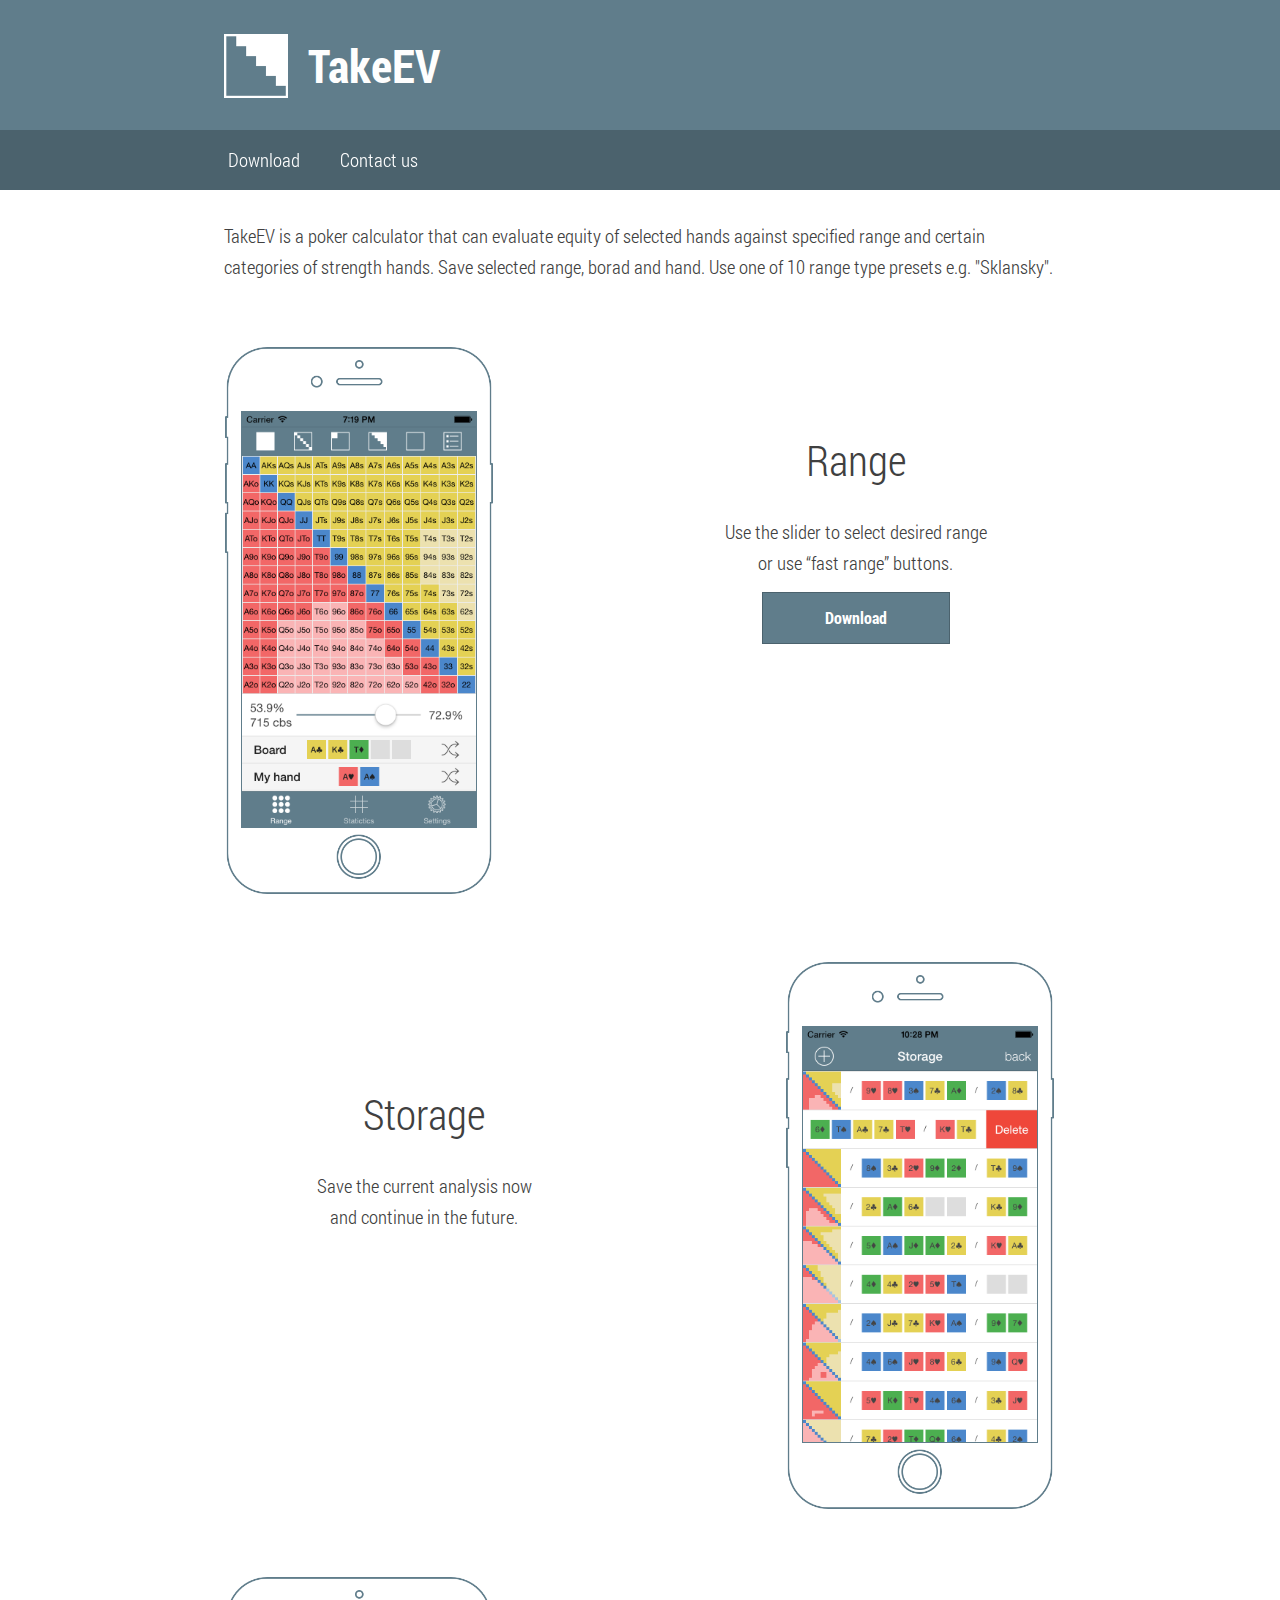
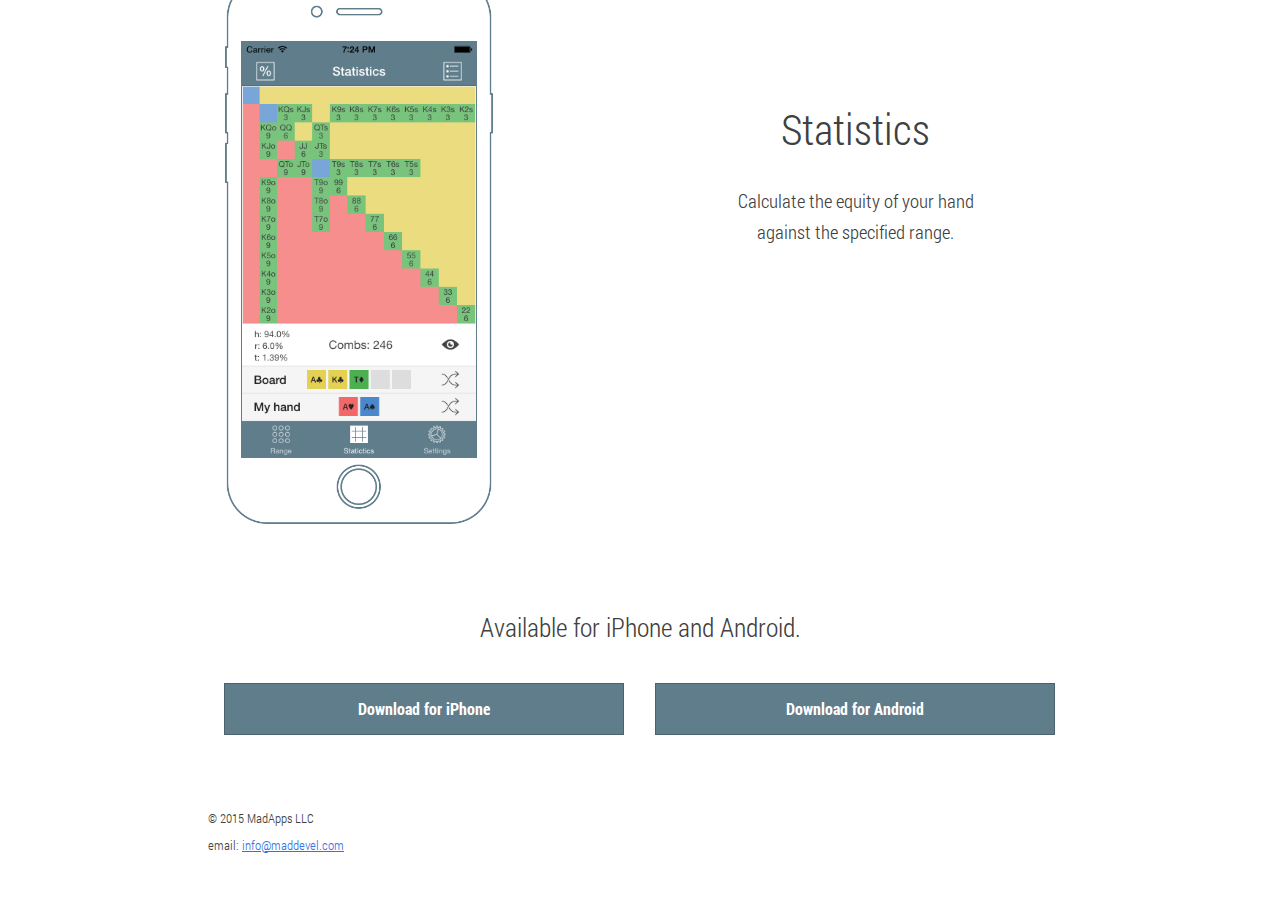
==== index.html @ 95d1f4e7 "add pokerstrategy ref, fix links" ====
<!doctype html><html><head><meta charset=utf-8><meta http-equiv=X-UA-Compatible content="IE=edge"><meta name=description content=TakeEV><meta name=viewport content="width=device-width, initial-scale=1"><title>TakeEV</title><link rel=manifest href=/manifest.json><meta name=mobile-web-app-capable content=yes><meta name=application-name content=TakeEV><meta name=apple-mobile-web-app-capable content=yes><meta name=apple-mobile-web-app-status-bar-style content=black><meta name=apple-mobile-web-app-title content=TakeEV><link rel=apple-touch-icon sizes=57x57 href=/images/icons/apple-icon-57x57.png><link rel=apple-touch-icon sizes=60x60 href=/images/icons/apple-icon-60x60.png><link rel=apple-touch-icon sizes=72x72 href=/images/icons/apple-icon-72x72.png><link rel=apple-touch-icon sizes=76x76 href=/images/icons/apple-icon-76x76.png><link rel=apple-touch-icon sizes=114x114 href=/images/icons/apple-icon-114x114.png><link rel=apple-touch-icon sizes=120x120 href=/images/icons/apple-icon-120x120.png><link rel=apple-touch-icon sizes=144x144 href=/images/icons/apple-icon-144x144.png><link rel=apple-touch-icon sizes=152x152 href=/images/icons/apple-icon-152x152.png><link rel=apple-touch-icon sizes=180x180 href=/images/icons/apple-icon-180x180.png><link rel=icon type=image/png sizes=192x192 href=/images/icons/android-icon-192x192.png><link rel=icon type=image/png sizes=32x32 href=/images/icons/favicon-32x32.png><link rel=icon type=image/png sizes=96x96 href=/images/icons/favicon-96x96.png><link rel=icon type=image/png sizes=16x16 href=/images/icons/favicon-16x16.png><meta name=msapplication-TileColor content=#607D8B><meta name=msapplication-TileImage content=/images/icons/ms-icon-144x144.png><meta name=theme-color content=#607D8B><link rel=stylesheet href=/styles/main.css></head><body><header class="app-bar promote-layer"><div class=app-bar-container><button class=menu><img src=/images/hamburger.svg alt=Menu></button><a href="/" class=logo-link><h1 class=logo><img src=/images/icon_sm.png alt=Logo><strong>TakeEV</strong></h1></a><section class=app-bar-actions></section></div></header><nav class="navdrawer-container promote-layer"><ul><li><a href=#download>Download</a></li><li><a href=mailto:info@maddevel.com>Contact us</a></li></ul></nav><main><section class=styleguide__grid><div class=clear><div class="wide-block-text g-wide--full"><p>TakeEV is a poker calculator that can evaluate equity of selected hands against specified range and certain categories of strength hands. Save selected range, borad and hand. Use one of 10 range type presets e.g. "Sklansky".</p></div></div><div class=clear><div class="wide-right info-block-text g-wide--2 g--last"><div class=info-block-text-inner><h2 id=hello>Range</h2><p>Use the slider to select desired range<br>or use “fast range” buttons.</p><a href=#download class=button--primary>Download</a></div></div><div class="wide-left info-block g-wide--2"><div class="phone phone-left"><img src=/images/screen-1.png class=phone-inner></div></div></div><div class=clear><div class="info-block-text g-wide--2"><div class=info-block-text-inner><h2 id=hello>Storage</h2><p>Save the current analysis now<br>and continue in the future.</p></div></div><div class="info-block g-wide--2 g--last"><div class="phone phone-right"><img src=/images/screen-2.png class=phone-inner></div></div></div><div class=clear><div class="wide-right info-block-text g-wide--2 g--last"><div class=info-block-text-inner><h2 id=hello>Statistics</h2><p>Calculate the equity of your hand<br>against the specified range.</p></div></div><div class="wide-left info-block g-wide--2"><div class="phone phone-left"><img src=/images/screen-3.png class=phone-inner></div></div></div><div class="info-block clear"><div id=download class="available-text g-wide--full"><h3>Available for iPhone and Android.</h3></div><div class=g-wide--2><a href=http://ad.apps.fm/5qb8yxyr1tkBdWqo9oU38fE7og6fuV2oOMeOQdRqrE3lwg8w4W0H8tzCbsjCPlmt0Qi5vpdG6IEVJld2No-y6Qy7ZCdW-hjK-Tvf1xM1CEg target=_blank class="btn-download button--primary">Download for iPhone</a></div><div class="g-wide--2 g--last"><a href=http://ad.apps.fm/T06jR5WsuLQYLo5EZaSldV5KLoEjTszcQMJsV6-2VnHFDLXitVHB6BlL95nuoNYfL6iMG5PUduwvoiny7HWGw9MzRiNBeeBIWjsZAcz_c16PKpPQWePyeKDCxfSEYaOd target=_blank class="btn-download button--primary">Download for Android</a></div></div></section></main><footer><div class=container><small>© 2015 MadApps LLC</small><br><small>email: <a href=mailto:info@maddevel.com target=_blank>info@maddevel.com</a></small></div></footer><script src=scripts/main.min.js></script></body></html>
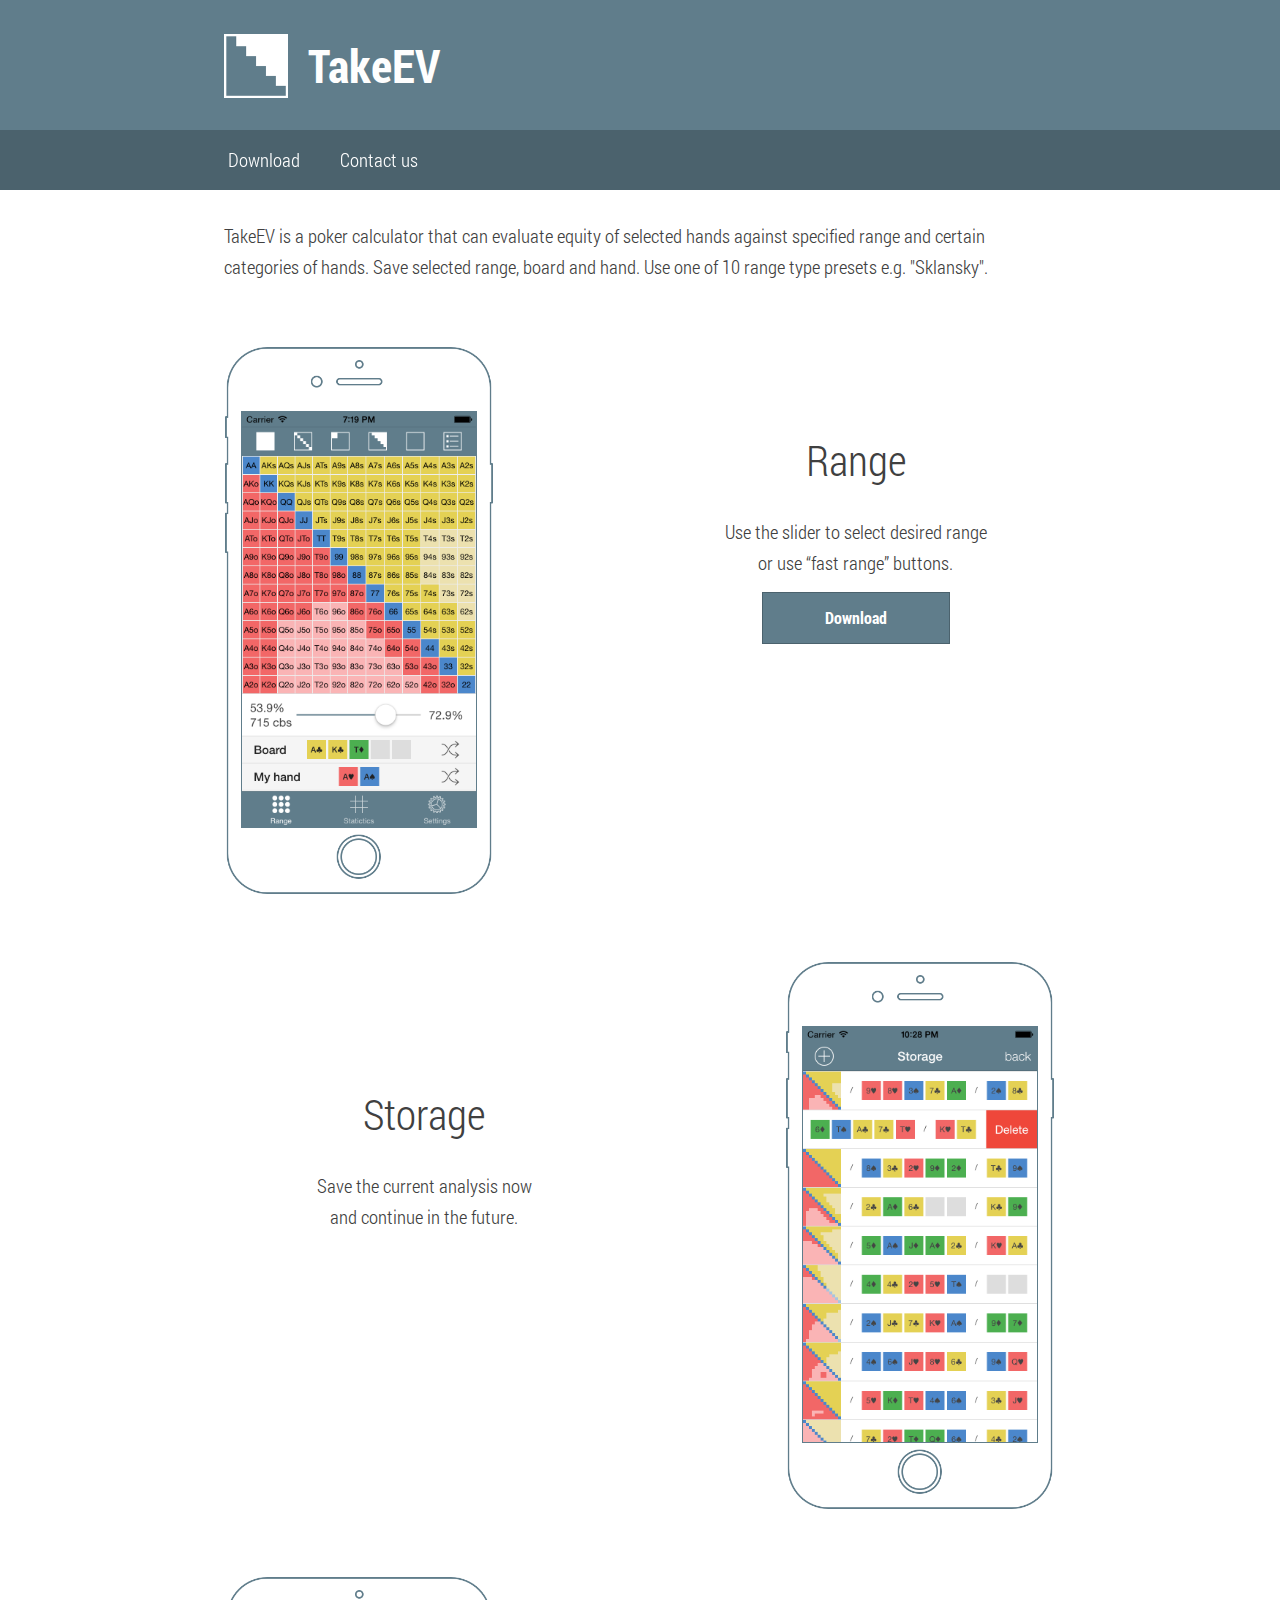
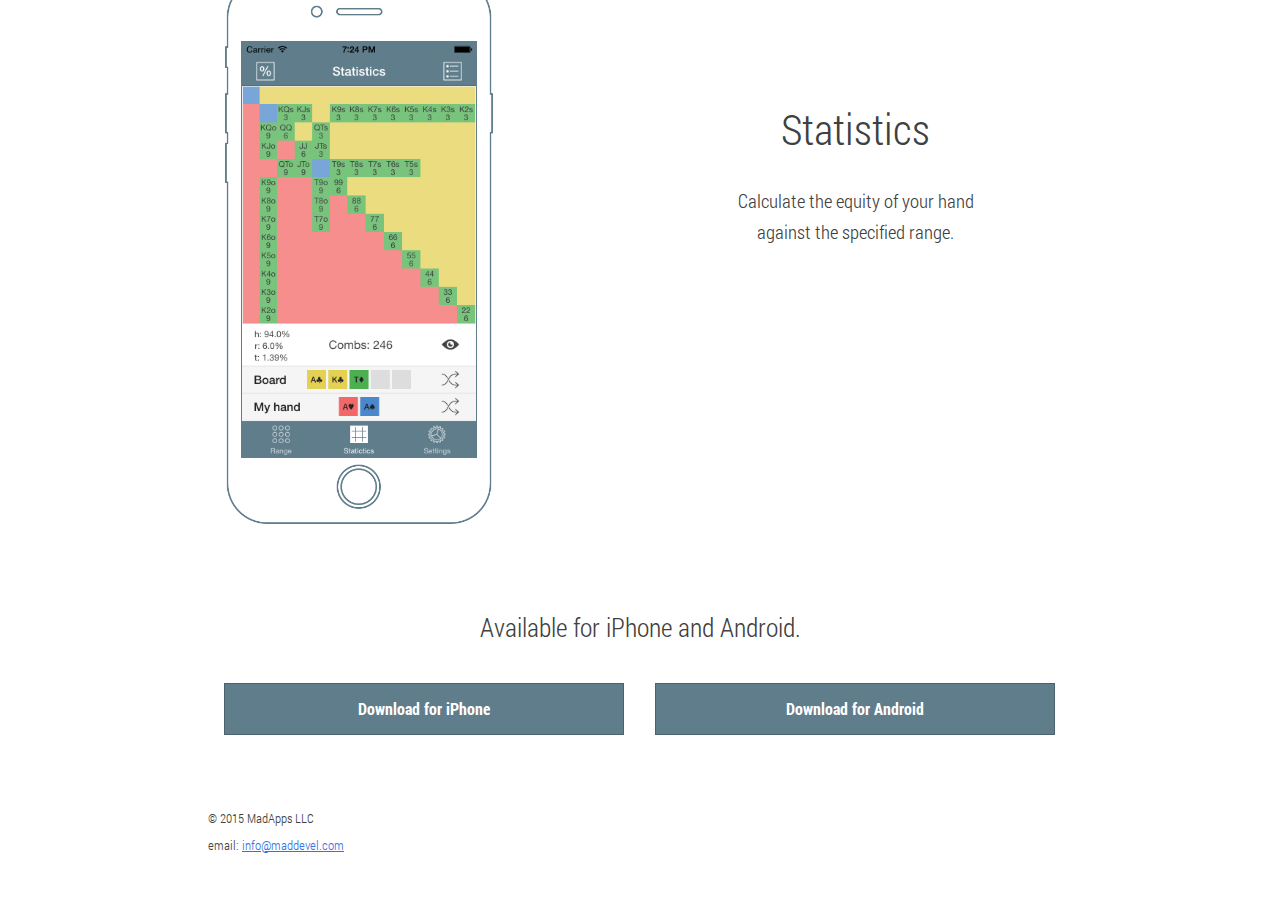
==== commit df9ce2ea: "fix typos" ====
--- a/index.html
+++ b/index.html
@@ -1 +1 @@
-<!doctype html><html><head><meta charset=utf-8><meta http-equiv=X-UA-Compatible content="IE=edge"><meta name=description content=TakeEV><meta name=viewport content="width=device-width, initial-scale=1"><title>TakeEV</title><link rel=manifest href=/manifest.json><meta name=mobile-web-app-capable content=yes><meta name=application-name content=TakeEV><meta name=apple-mobile-web-app-capable content=yes><meta name=apple-mobile-web-app-status-bar-style content=black><meta name=apple-mobile-web-app-title content=TakeEV><link rel=apple-touch-icon sizes=57x57 href=/images/icons/apple-icon-57x57.png><link rel=apple-touch-icon sizes=60x60 href=/images/icons/apple-icon-60x60.png><link rel=apple-touch-icon sizes=72x72 href=/images/icons/apple-icon-72x72.png><link rel=apple-touch-icon sizes=76x76 href=/images/icons/apple-icon-76x76.png><link rel=apple-touch-icon sizes=114x114 href=/images/icons/apple-icon-114x114.png><link rel=apple-touch-icon sizes=120x120 href=/images/icons/apple-icon-120x120.png><link rel=apple-touch-icon sizes=144x144 href=/images/icons/apple-icon-144x144.png><link rel=apple-touch-icon sizes=152x152 href=/images/icons/apple-icon-152x152.png><link rel=apple-touch-icon sizes=180x180 href=/images/icons/apple-icon-180x180.png><link rel=icon type=image/png sizes=192x192 href=/images/icons/android-icon-192x192.png><link rel=icon type=image/png sizes=32x32 href=/images/icons/favicon-32x32.png><link rel=icon type=image/png sizes=96x96 href=/images/icons/favicon-96x96.png><link rel=icon type=image/png sizes=16x16 href=/images/icons/favicon-16x16.png><meta name=msapplication-TileColor content=#607D8B><meta name=msapplication-TileImage content=/images/icons/ms-icon-144x144.png><meta name=theme-color content=#607D8B><link rel=stylesheet href=/styles/main.css></head><body><header class="app-bar promote-layer"><div class=app-bar-container><button class=menu><img src=/images/hamburger.svg alt=Menu></button><a href="/" class=logo-link><h1 class=logo><img src=/images/icon_sm.png alt=Logo><strong>TakeEV</strong></h1></a><section class=app-bar-actions></section></div></header><nav class="navdrawer-container promote-layer"><ul><li><a href=#download>Download</a></li><li><a href=mailto:info@maddevel.com>Contact us</a></li></ul></nav><main><section class=styleguide__grid><div class=clear><div class="wide-block-text g-wide--full"><p>TakeEV is a poker calculator that can evaluate equity of selected hands against specified range and certain categories of strength hands. Save selected range, borad and hand. Use one of 10 range type presets e.g. "Sklansky".</p></div></div><div class=clear><div class="wide-right info-block-text g-wide--2 g--last"><div class=info-block-text-inner><h2 id=hello>Range</h2><p>Use the slider to select desired range<br>or use “fast range” buttons.</p><a href=#download class=button--primary>Download</a></div></div><div class="wide-left info-block g-wide--2"><div class="phone phone-left"><img src=/images/screen-1.png class=phone-inner></div></div></div><div class=clear><div class="info-block-text g-wide--2"><div class=info-block-text-inner><h2 id=hello>Storage</h2><p>Save the current analysis now<br>and continue in the future.</p></div></div><div class="info-block g-wide--2 g--last"><div class="phone phone-right"><img src=/images/screen-2.png class=phone-inner></div></div></div><div class=clear><div class="wide-right info-block-text g-wide--2 g--last"><div class=info-block-text-inner><h2 id=hello>Statistics</h2><p>Calculate the equity of your hand<br>against the specified range.</p></div></div><div class="wide-left info-block g-wide--2"><div class="phone phone-left"><img src=/images/screen-3.png class=phone-inner></div></div></div><div class="info-block clear"><div id=download class="available-text g-wide--full"><h3>Available for iPhone and Android.</h3></div><div class=g-wide--2><a href=http://ad.apps.fm/5qb8yxyr1tkBdWqo9oU38fE7og6fuV2oOMeOQdRqrE3lwg8w4W0H8tzCbsjCPlmt0Qi5vpdG6IEVJld2No-y6Qy7ZCdW-hjK-Tvf1xM1CEg target=_blank class="btn-download button--primary">Download for iPhone</a></div><div class="g-wide--2 g--last"><a href=http://ad.apps.fm/T06jR5WsuLQYLo5EZaSldV5KLoEjTszcQMJsV6-2VnHFDLXitVHB6BlL95nuoNYfL6iMG5PUduwvoiny7HWGw9MzRiNBeeBIWjsZAcz_c16PKpPQWePyeKDCxfSEYaOd target=_blank class="btn-download button--primary">Download for Android</a></div></div></section></main><footer><div class=container><small>© 2015 MadApps LLC</small><br><small>email: <a href=mailto:info@maddevel.com target=_blank>info@maddevel.com</a></small></div></footer><script src=scripts/main.min.js></script></body></html>+<!doctype html><html><head><meta charset=utf-8><meta http-equiv=X-UA-Compatible content="IE=edge"><meta name=description content=TakeEV><meta name=viewport content="width=device-width, initial-scale=1"><title>TakeEV</title><link rel=manifest href=/manifest.json><meta name=mobile-web-app-capable content=yes><meta name=application-name content=TakeEV><meta name=apple-mobile-web-app-capable content=yes><meta name=apple-mobile-web-app-status-bar-style content=black><meta name=apple-mobile-web-app-title content=TakeEV><link rel=apple-touch-icon sizes=57x57 href=/images/icons/apple-icon-57x57.png><link rel=apple-touch-icon sizes=60x60 href=/images/icons/apple-icon-60x60.png><link rel=apple-touch-icon sizes=72x72 href=/images/icons/apple-icon-72x72.png><link rel=apple-touch-icon sizes=76x76 href=/images/icons/apple-icon-76x76.png><link rel=apple-touch-icon sizes=114x114 href=/images/icons/apple-icon-114x114.png><link rel=apple-touch-icon sizes=120x120 href=/images/icons/apple-icon-120x120.png><link rel=apple-touch-icon sizes=144x144 href=/images/icons/apple-icon-144x144.png><link rel=apple-touch-icon sizes=152x152 href=/images/icons/apple-icon-152x152.png><link rel=apple-touch-icon sizes=180x180 href=/images/icons/apple-icon-180x180.png><link rel=icon type=image/png sizes=192x192 href=/images/icons/android-icon-192x192.png><link rel=icon type=image/png sizes=32x32 href=/images/icons/favicon-32x32.png><link rel=icon type=image/png sizes=96x96 href=/images/icons/favicon-96x96.png><link rel=icon type=image/png sizes=16x16 href=/images/icons/favicon-16x16.png><meta name=msapplication-TileColor content=#607D8B><meta name=msapplication-TileImage content=/images/icons/ms-icon-144x144.png><meta name=theme-color content=#607D8B><link rel=stylesheet href=/styles/main.css></head><body><header class="app-bar promote-layer"><div class=app-bar-container><button class=menu><img src=/images/hamburger.svg alt=Menu></button><a href="/" class=logo-link><h1 class=logo><img src=/images/icon_sm.png alt=Logo><strong>TakeEV</strong></h1></a><section class=app-bar-actions></section></div></header><nav class="navdrawer-container promote-layer"><ul><li><a href=#download>Download</a></li><li><a href=mailto:info@maddevel.com>Contact us</a></li></ul></nav><main><section class=styleguide__grid><div class=clear><div class="wide-block-text g-wide--full"><p>TakeEV is a poker calculator that can evaluate equity of selected hands against specified range and certain categories of hands. Save selected range, board and hand. Use one of 10 range type presets e.g. "Sklansky".</p></div></div><div class=clear><div class="wide-right info-block-text g-wide--2 g--last"><div class=info-block-text-inner><h2 id=hello>Range</h2><p>Use the slider to select desired range<br>or use “fast range” buttons.</p><a href=#download class=button--primary>Download</a></div></div><div class="wide-left info-block g-wide--2"><div class="phone phone-left"><img src=/images/screen-1.png class=phone-inner></div></div></div><div class=clear><div class="info-block-text g-wide--2"><div class=info-block-text-inner><h2 id=hello>Storage</h2><p>Save the current analysis now<br>and continue in the future.</p></div></div><div class="info-block g-wide--2 g--last"><div class="phone phone-right"><img src=/images/screen-2.png class=phone-inner></div></div></div><div class=clear><div class="wide-right info-block-text g-wide--2 g--last"><div class=info-block-text-inner><h2 id=hello>Statistics</h2><p>Calculate the equity of your hand<br>against the specified range.</p></div></div><div class="wide-left info-block g-wide--2"><div class="phone phone-left"><img src=/images/screen-3.png class=phone-inner></div></div></div><div class="info-block clear"><div id=download class="available-text g-wide--full"><h3>Available for iPhone and Android.</h3></div><div class=g-wide--2><a href=http://ad.apps.fm/5qb8yxyr1tkBdWqo9oU38fE7og6fuV2oOMeOQdRqrE3lwg8w4W0H8tzCbsjCPlmt0Qi5vpdG6IEVJld2No-y6Qy7ZCdW-hjK-Tvf1xM1CEg target=_blank class="btn-download button--primary">Download for iPhone</a></div><div class="g-wide--2 g--last"><a href=http://ad.apps.fm/T06jR5WsuLQYLo5EZaSldV5KLoEjTszcQMJsV6-2VnHFDLXitVHB6BlL95nuoNYfL6iMG5PUduwvoiny7HWGw9MzRiNBeeBIWjsZAcz_c16PKpPQWePyeKDCxfSEYaOd target=_blank class="btn-download button--primary">Download for Android</a></div></div></section></main><footer><div class=container><small>© 2015 MadApps LLC</small><br><small>email: <a href=mailto:info@maddevel.com target=_blank>info@maddevel.com</a></small></div></footer><script src=/scripts/main.min.js></script></body></html>
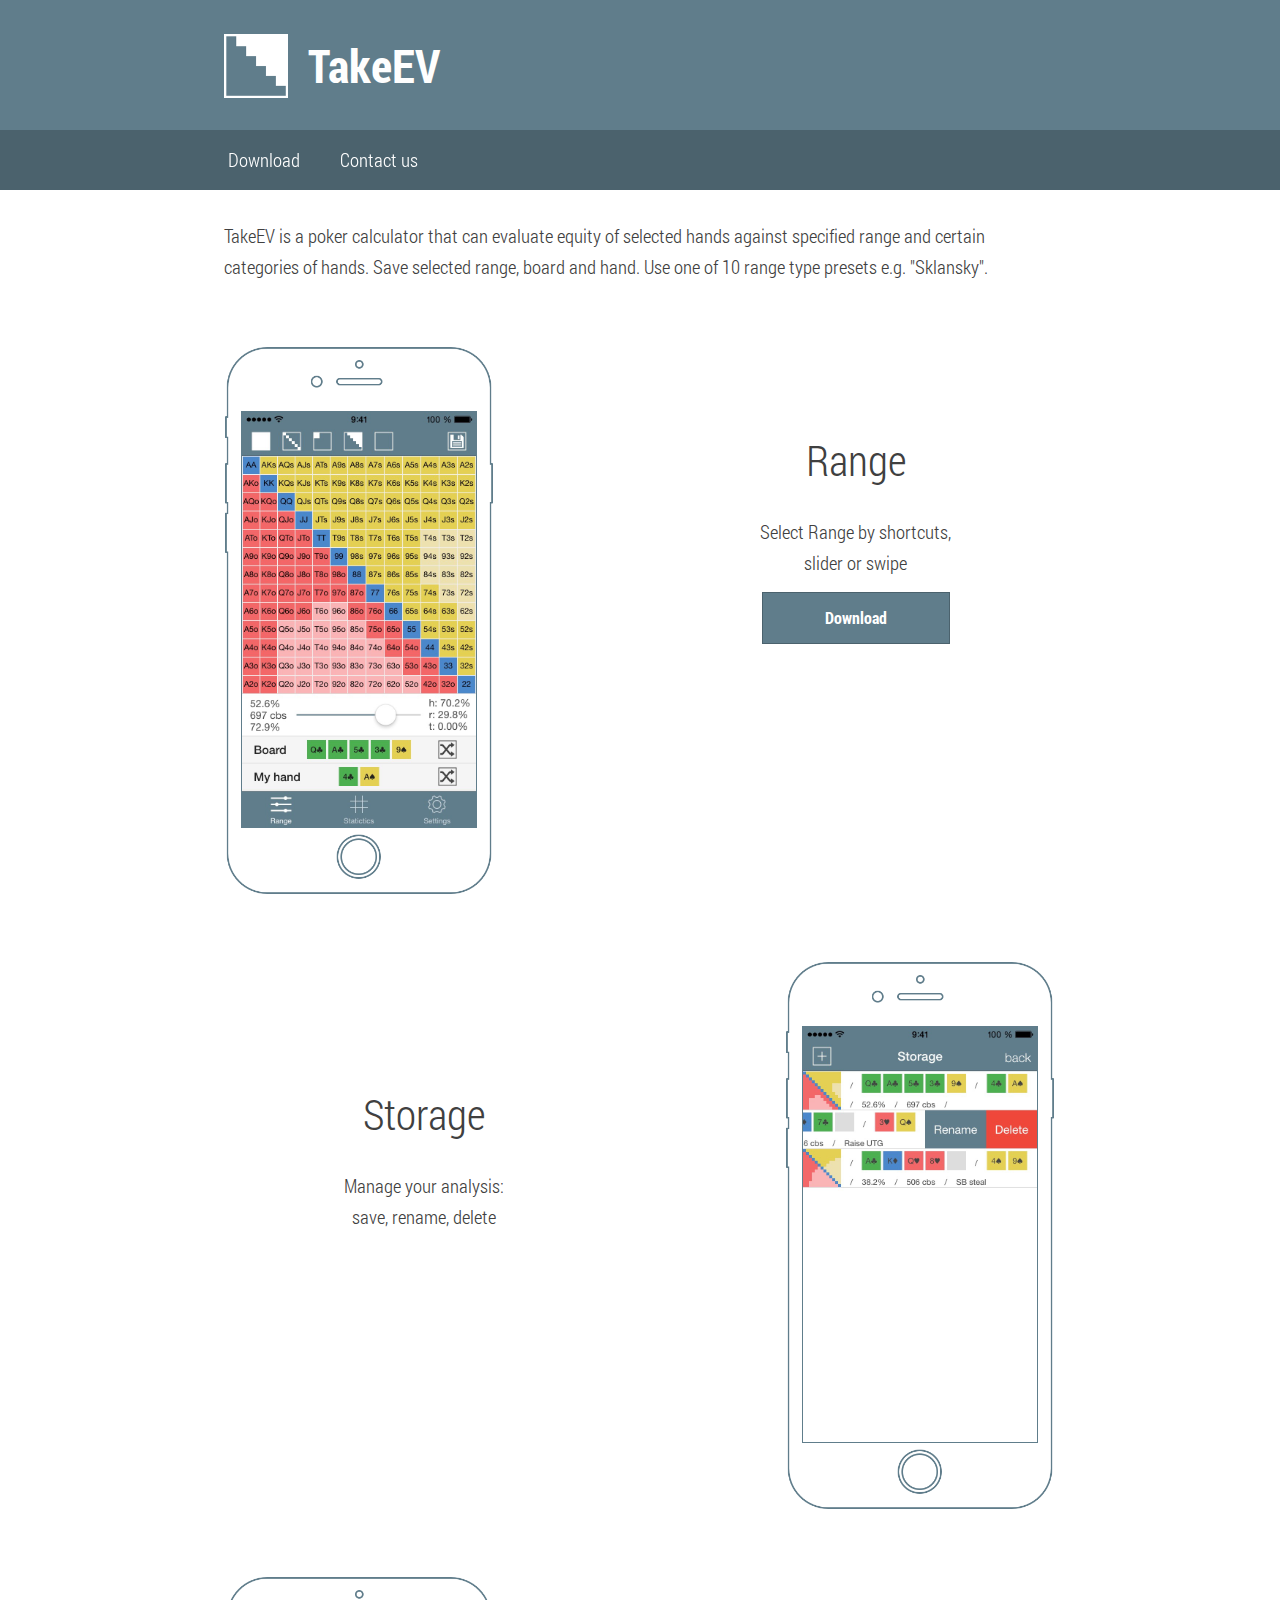
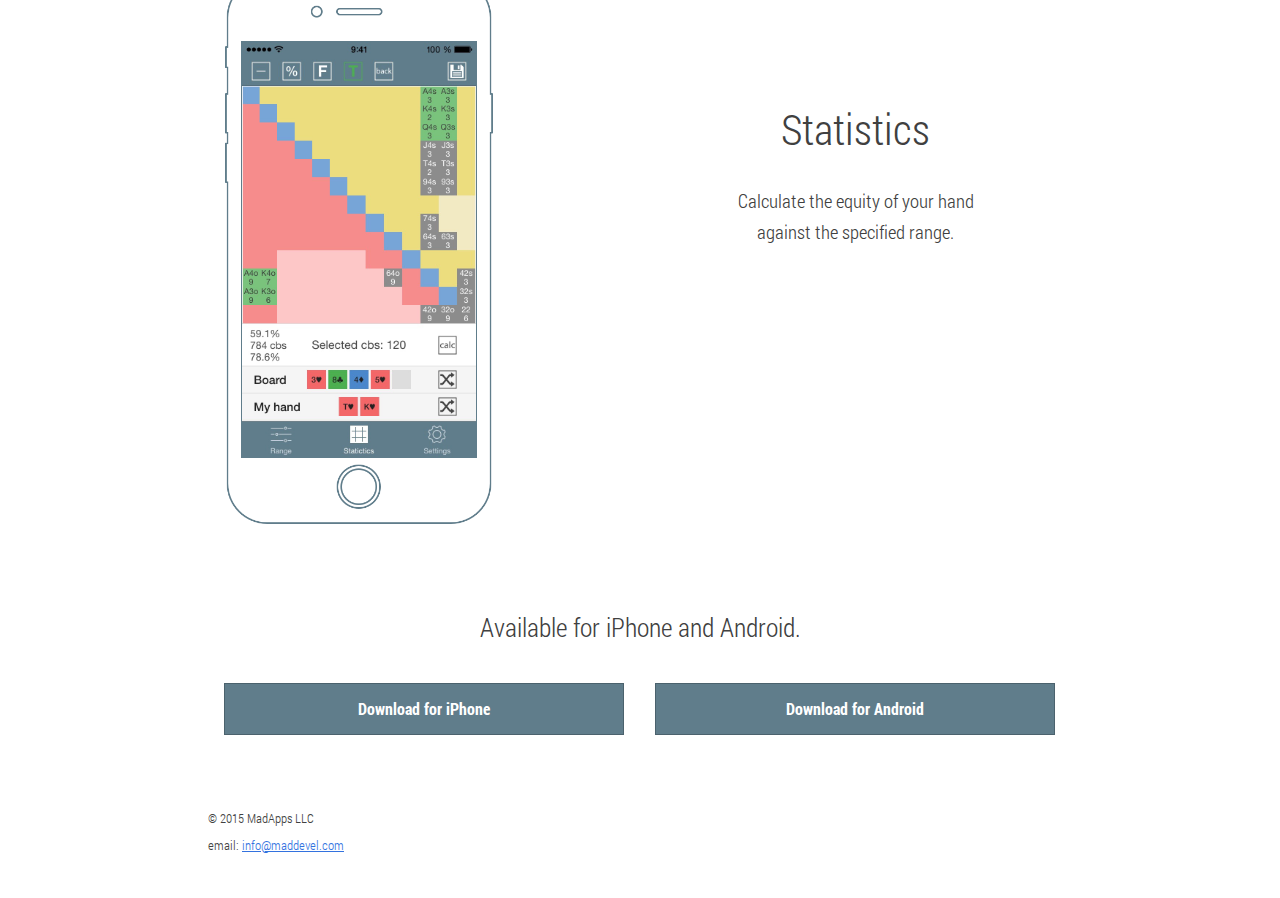
==== commit 4b7c285f: "add new screenshots" ====
--- a/index.html
+++ b/index.html
@@ -1 +1 @@
-<!doctype html><html><head><meta charset=utf-8><meta http-equiv=X-UA-Compatible content="IE=edge"><meta name=description content=TakeEV><meta name=viewport content="width=device-width, initial-scale=1"><title>TakeEV</title><link rel=manifest href=/manifest.json><meta name=mobile-web-app-capable content=yes><meta name=application-name content=TakeEV><meta name=apple-mobile-web-app-capable content=yes><meta name=apple-mobile-web-app-status-bar-style content=black><meta name=apple-mobile-web-app-title content=TakeEV><link rel=apple-touch-icon sizes=57x57 href=/images/icons/apple-icon-57x57.png><link rel=apple-touch-icon sizes=60x60 href=/images/icons/apple-icon-60x60.png><link rel=apple-touch-icon sizes=72x72 href=/images/icons/apple-icon-72x72.png><link rel=apple-touch-icon sizes=76x76 href=/images/icons/apple-icon-76x76.png><link rel=apple-touch-icon sizes=114x114 href=/images/icons/apple-icon-114x114.png><link rel=apple-touch-icon sizes=120x120 href=/images/icons/apple-icon-120x120.png><link rel=apple-touch-icon sizes=144x144 href=/images/icons/apple-icon-144x144.png><link rel=apple-touch-icon sizes=152x152 href=/images/icons/apple-icon-152x152.png><link rel=apple-touch-icon sizes=180x180 href=/images/icons/apple-icon-180x180.png><link rel=icon type=image/png sizes=192x192 href=/images/icons/android-icon-192x192.png><link rel=icon type=image/png sizes=32x32 href=/images/icons/favicon-32x32.png><link rel=icon type=image/png sizes=96x96 href=/images/icons/favicon-96x96.png><link rel=icon type=image/png sizes=16x16 href=/images/icons/favicon-16x16.png><meta name=msapplication-TileColor content=#607D8B><meta name=msapplication-TileImage content=/images/icons/ms-icon-144x144.png><meta name=theme-color content=#607D8B><link rel=stylesheet href=/styles/main.css></head><body><header class="app-bar promote-layer"><div class=app-bar-container><button class=menu><img src=/images/hamburger.svg alt=Menu></button><a href="/" class=logo-link><h1 class=logo><img src=/images/icon_sm.png alt=Logo><strong>TakeEV</strong></h1></a><section class=app-bar-actions></section></div></header><nav class="navdrawer-container promote-layer"><ul><li><a href=#download>Download</a></li><li><a href=mailto:info@maddevel.com>Contact us</a></li></ul></nav><main><section class=styleguide__grid><div class=clear><div class="wide-block-text g-wide--full"><p>TakeEV is a poker calculator that can evaluate equity of selected hands against specified range and certain categories of hands. Save selected range, board and hand. Use one of 10 range type presets e.g. "Sklansky".</p></div></div><div class=clear><div class="wide-right info-block-text g-wide--2 g--last"><div class=info-block-text-inner><h2 id=hello>Range</h2><p>Use the slider to select desired range<br>or use “fast range” buttons.</p><a href=#download class=button--primary>Download</a></div></div><div class="wide-left info-block g-wide--2"><div class="phone phone-left"><img src=/images/screen-1.png class=phone-inner></div></div></div><div class=clear><div class="info-block-text g-wide--2"><div class=info-block-text-inner><h2 id=hello>Storage</h2><p>Save the current analysis now<br>and continue in the future.</p></div></div><div class="info-block g-wide--2 g--last"><div class="phone phone-right"><img src=/images/screen-2.png class=phone-inner></div></div></div><div class=clear><div class="wide-right info-block-text g-wide--2 g--last"><div class=info-block-text-inner><h2 id=hello>Statistics</h2><p>Calculate the equity of your hand<br>against the specified range.</p></div></div><div class="wide-left info-block g-wide--2"><div class="phone phone-left"><img src=/images/screen-3.png class=phone-inner></div></div></div><div class="info-block clear"><div id=download class="available-text g-wide--full"><h3>Available for iPhone and Android.</h3></div><div class=g-wide--2><a href=http://ad.apps.fm/5qb8yxyr1tkBdWqo9oU38fE7og6fuV2oOMeOQdRqrE3lwg8w4W0H8tzCbsjCPlmt0Qi5vpdG6IEVJld2No-y6Qy7ZCdW-hjK-Tvf1xM1CEg target=_blank class="btn-download button--primary">Download for iPhone</a></div><div class="g-wide--2 g--last"><a href=http://ad.apps.fm/T06jR5WsuLQYLo5EZaSldV5KLoEjTszcQMJsV6-2VnHFDLXitVHB6BlL95nuoNYfL6iMG5PUduwvoiny7HWGw9MzRiNBeeBIWjsZAcz_c16PKpPQWePyeKDCxfSEYaOd target=_blank class="btn-download button--primary">Download for Android</a></div></div></section></main><footer><div class=container><small>© 2015 MadApps LLC</small><br><small>email: <a href=mailto:info@maddevel.com target=_blank>info@maddevel.com</a></small></div></footer><script src=/scripts/main.min.js></script></body></html>
+<!doctype html><html><head><meta charset=utf-8><meta http-equiv=X-UA-Compatible content="IE=edge"><meta name=description content=TakeEV><meta name=viewport content="width=device-width, initial-scale=1"><title>TakeEV</title><link rel=manifest href=/manifest.json><meta name=mobile-web-app-capable content=yes><meta name=application-name content=TakeEV><meta name=apple-mobile-web-app-capable content=yes><meta name=apple-mobile-web-app-status-bar-style content=black><meta name=apple-mobile-web-app-title content=TakeEV><link rel=apple-touch-icon sizes=57x57 href=/images/icons/apple-icon-57x57.png><link rel=apple-touch-icon sizes=60x60 href=/images/icons/apple-icon-60x60.png><link rel=apple-touch-icon sizes=72x72 href=/images/icons/apple-icon-72x72.png><link rel=apple-touch-icon sizes=76x76 href=/images/icons/apple-icon-76x76.png><link rel=apple-touch-icon sizes=114x114 href=/images/icons/apple-icon-114x114.png><link rel=apple-touch-icon sizes=120x120 href=/images/icons/apple-icon-120x120.png><link rel=apple-touch-icon sizes=144x144 href=/images/icons/apple-icon-144x144.png><link rel=apple-touch-icon sizes=152x152 href=/images/icons/apple-icon-152x152.png><link rel=apple-touch-icon sizes=180x180 href=/images/icons/apple-icon-180x180.png><link rel=icon type=image/png sizes=192x192 href=/images/icons/android-icon-192x192.png><link rel=icon type=image/png sizes=32x32 href=/images/icons/favicon-32x32.png><link rel=icon type=image/png sizes=96x96 href=/images/icons/favicon-96x96.png><link rel=icon type=image/png sizes=16x16 href=/images/icons/favicon-16x16.png><meta name=msapplication-TileColor content=#607D8B><meta name=msapplication-TileImage content=/images/icons/ms-icon-144x144.png><meta name=theme-color content=#607D8B><link rel=stylesheet href=/styles/main.css></head><body><header class="app-bar promote-layer"><div class=app-bar-container><button class=menu><img src=/images/hamburger.svg alt=Menu></button><a href="/" class=logo-link><h1 class=logo><img src=/images/icon_sm.png alt=Logo><strong>TakeEV</strong></h1></a><section class=app-bar-actions></section></div></header><nav class="navdrawer-container promote-layer"><ul><li><a href=#download>Download</a></li><li><a href=mailto:info@maddevel.com>Contact us</a></li></ul></nav><main><section class=styleguide__grid><div class=clear><div class="wide-block-text g-wide--full"><p>TakeEV is a poker calculator that can evaluate equity of selected hands against specified range and certain categories of hands. Save selected range, board and hand. Use one of 10 range type presets e.g. "Sklansky".</p></div></div><div class=clear><div class="wide-right info-block-text g-wide--2 g--last"><div class=info-block-text-inner><h2 id=hello>Range</h2><p>Select Range by shortcuts,<br>slider or swipe</p><a href=#download class=button--primary>Download</a></div></div><div class="wide-left info-block g-wide--2"><div class="phone phone-left"><img src=/images/screen-1.jpg class=phone-inner></div></div></div><div class=clear><div class="info-block-text g-wide--2"><div class=info-block-text-inner><h2 id=hello>Storage</h2><p>Manage your analysis:<br>save, rename, delete</p></div></div><div class="info-block g-wide--2 g--last"><div class="phone phone-right"><img src=/images/screen-2.jpg class=phone-inner></div></div></div><div class=clear><div class="wide-right info-block-text g-wide--2 g--last"><div class=info-block-text-inner><h2 id=hello>Statistics</h2><p>Calculate the equity of your hand<br>against the specified range.</p></div></div><div class="wide-left info-block g-wide--2"><div class="phone phone-left"><img src=/images/screen-3.jpg class=phone-inner></div></div></div><div class="info-block clear"><div id=download class="available-text g-wide--full"><h3>Available for iPhone and Android.</h3></div><div class=g-wide--2><a href=http://ad.apps.fm/5qb8yxyr1tkBdWqo9oU38fE7og6fuV2oOMeOQdRqrE3lwg8w4W0H8tzCbsjCPlmt0Qi5vpdG6IEVJld2No-y6Qy7ZCdW-hjK-Tvf1xM1CEg target=_blank class="btn-download button--primary">Download for iPhone</a></div><div class="g-wide--2 g--last"><a href=http://ad.apps.fm/T06jR5WsuLQYLo5EZaSldV5KLoEjTszcQMJsV6-2VnHFDLXitVHB6BlL95nuoNYfL6iMG5PUduwvoiny7HWGw9MzRiNBeeBIWjsZAcz_c16PKpPQWePyeKDCxfSEYaOd target=_blank class="btn-download button--primary">Download for Android</a></div></div></section></main><footer><div class=container><small>© 2015 MadApps LLC</small><br><small>email: <a href=mailto:info@maddevel.com target=_blank>info@maddevel.com</a></small></div></footer><script src=/scripts/main.min.js></script></body></html>
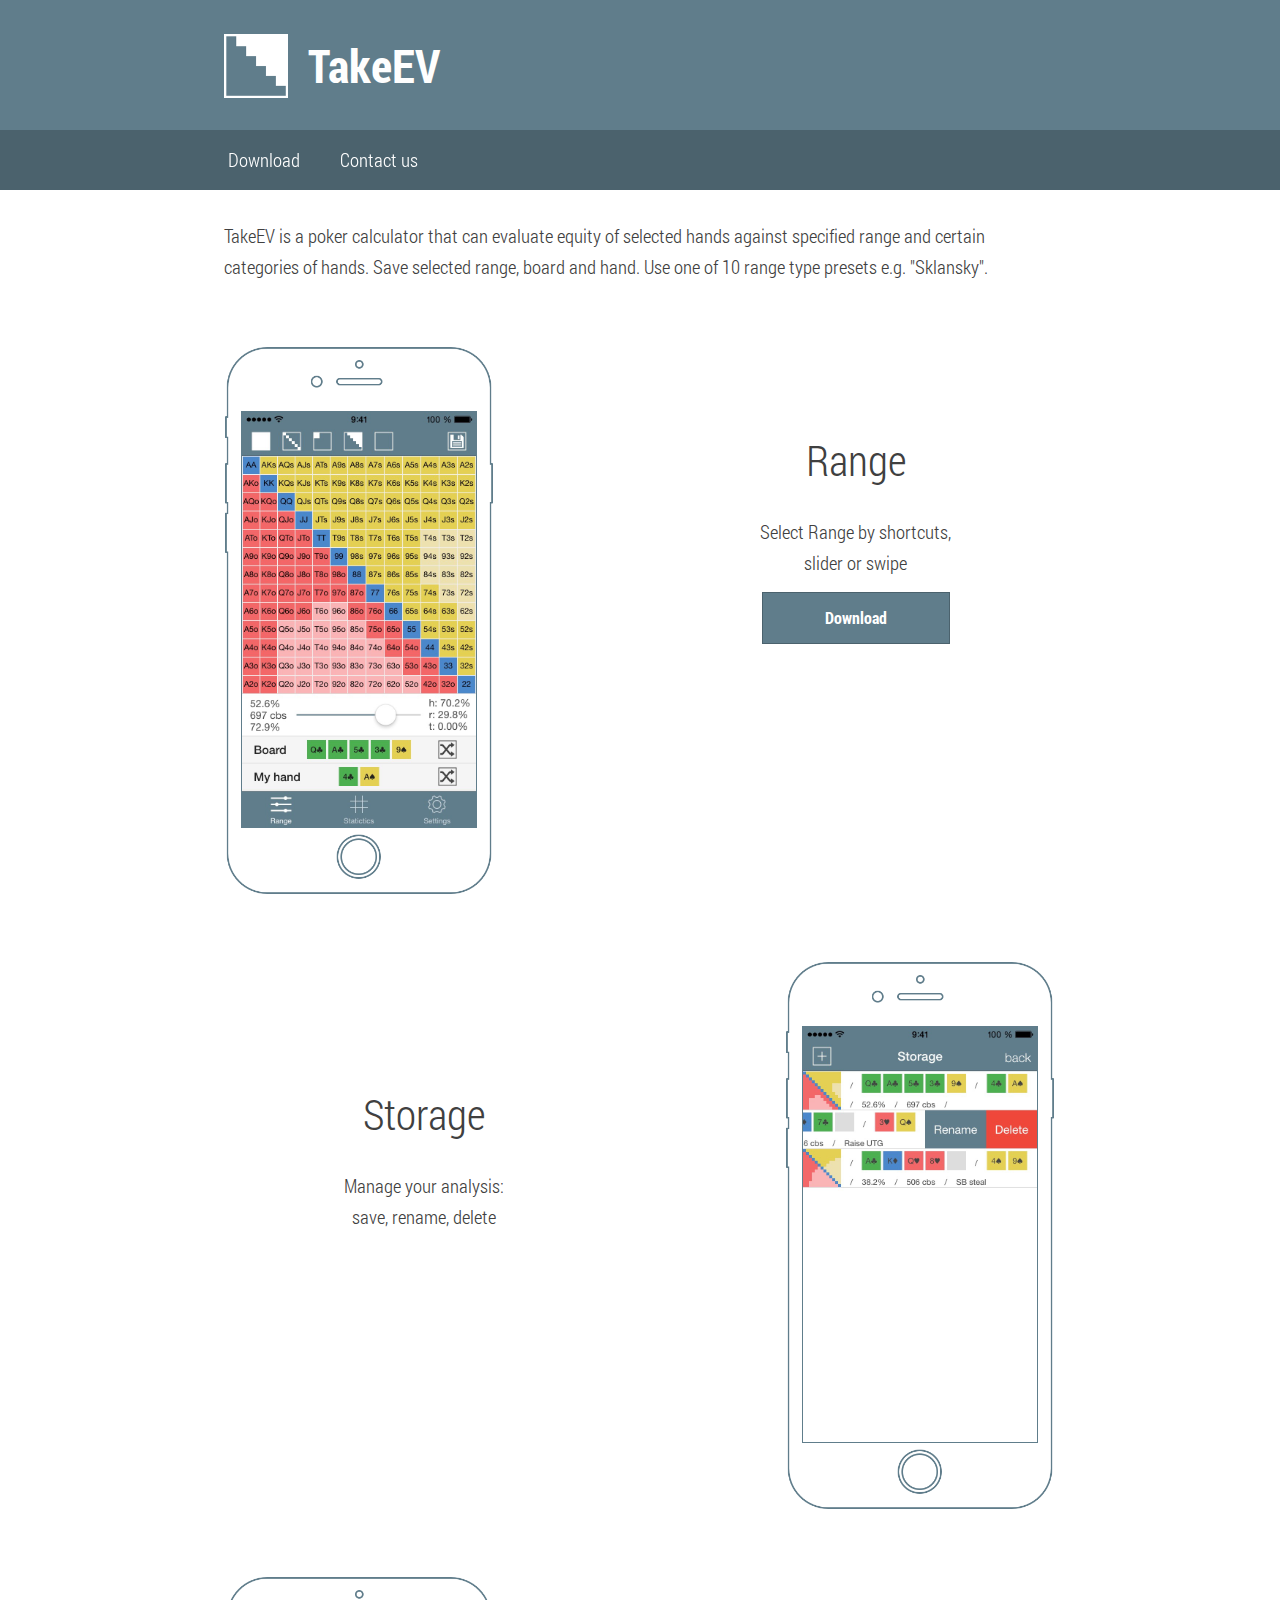
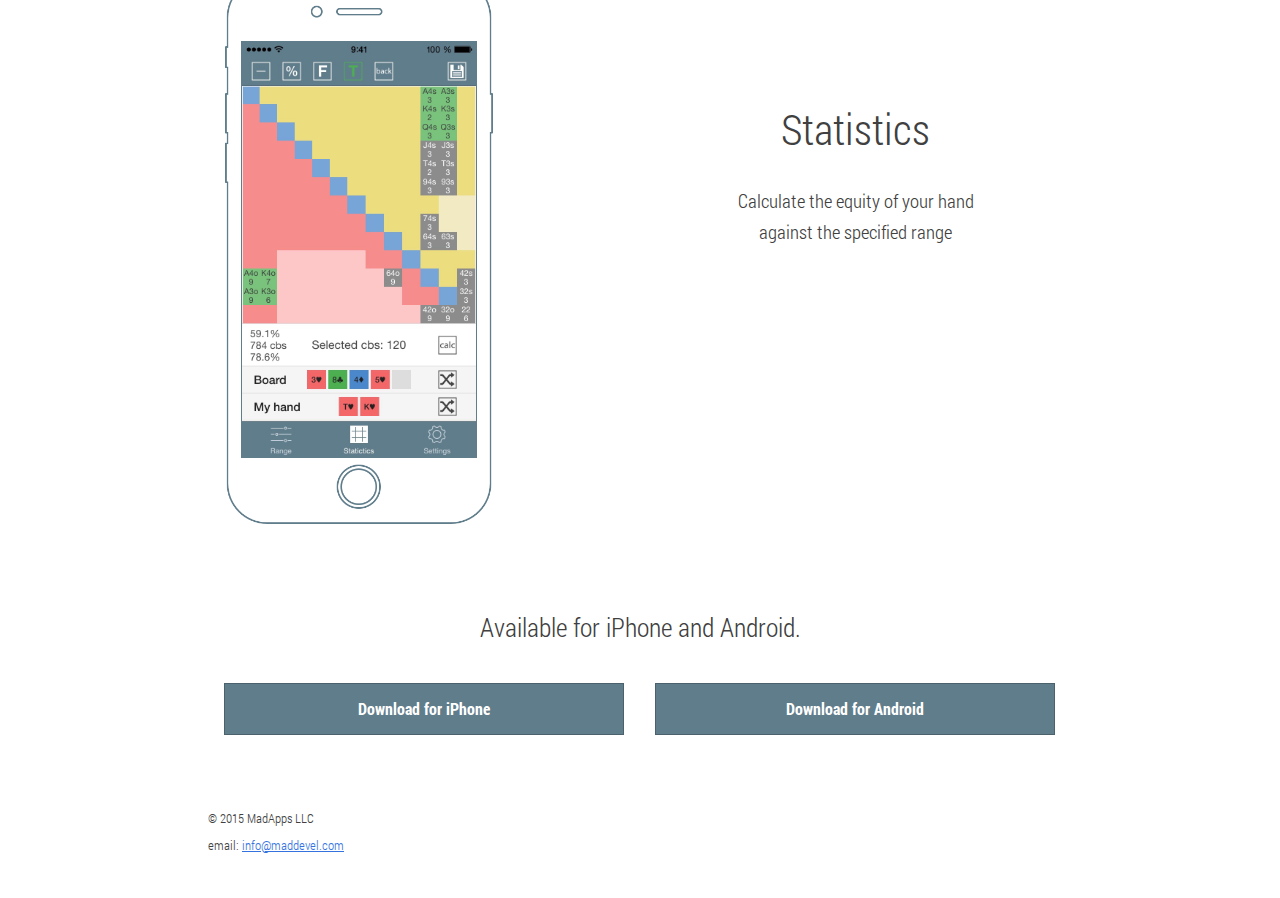
==== commit 770e10c4: "fix text" ====
--- a/index.html
+++ b/index.html
@@ -1 +1 @@
-<!doctype html><html><head><meta charset=utf-8><meta http-equiv=X-UA-Compatible content="IE=edge"><meta name=description content=TakeEV><meta name=viewport content="width=device-width, initial-scale=1"><title>TakeEV</title><link rel=manifest href=/manifest.json><meta name=mobile-web-app-capable content=yes><meta name=application-name content=TakeEV><meta name=apple-mobile-web-app-capable content=yes><meta name=apple-mobile-web-app-status-bar-style content=black><meta name=apple-mobile-web-app-title content=TakeEV><link rel=apple-touch-icon sizes=57x57 href=/images/icons/apple-icon-57x57.png><link rel=apple-touch-icon sizes=60x60 href=/images/icons/apple-icon-60x60.png><link rel=apple-touch-icon sizes=72x72 href=/images/icons/apple-icon-72x72.png><link rel=apple-touch-icon sizes=76x76 href=/images/icons/apple-icon-76x76.png><link rel=apple-touch-icon sizes=114x114 href=/images/icons/apple-icon-114x114.png><link rel=apple-touch-icon sizes=120x120 href=/images/icons/apple-icon-120x120.png><link rel=apple-touch-icon sizes=144x144 href=/images/icons/apple-icon-144x144.png><link rel=apple-touch-icon sizes=152x152 href=/images/icons/apple-icon-152x152.png><link rel=apple-touch-icon sizes=180x180 href=/images/icons/apple-icon-180x180.png><link rel=icon type=image/png sizes=192x192 href=/images/icons/android-icon-192x192.png><link rel=icon type=image/png sizes=32x32 href=/images/icons/favicon-32x32.png><link rel=icon type=image/png sizes=96x96 href=/images/icons/favicon-96x96.png><link rel=icon type=image/png sizes=16x16 href=/images/icons/favicon-16x16.png><meta name=msapplication-TileColor content=#607D8B><meta name=msapplication-TileImage content=/images/icons/ms-icon-144x144.png><meta name=theme-color content=#607D8B><link rel=stylesheet href=/styles/main.css></head><body><header class="app-bar promote-layer"><div class=app-bar-container><button class=menu><img src=/images/hamburger.svg alt=Menu></button><a href="/" class=logo-link><h1 class=logo><img src=/images/icon_sm.png alt=Logo><strong>TakeEV</strong></h1></a><section class=app-bar-actions></section></div></header><nav class="navdrawer-container promote-layer"><ul><li><a href=#download>Download</a></li><li><a href=mailto:info@maddevel.com>Contact us</a></li></ul></nav><main><section class=styleguide__grid><div class=clear><div class="wide-block-text g-wide--full"><p>TakeEV is a poker calculator that can evaluate equity of selected hands against specified range and certain categories of hands. Save selected range, board and hand. Use one of 10 range type presets e.g. "Sklansky".</p></div></div><div class=clear><div class="wide-right info-block-text g-wide--2 g--last"><div class=info-block-text-inner><h2 id=hello>Range</h2><p>Select Range by shortcuts,<br>slider or swipe</p><a href=#download class=button--primary>Download</a></div></div><div class="wide-left info-block g-wide--2"><div class="phone phone-left"><img src=/images/screen-1.jpg class=phone-inner></div></div></div><div class=clear><div class="info-block-text g-wide--2"><div class=info-block-text-inner><h2 id=hello>Storage</h2><p>Manage your analysis:<br>save, rename, delete</p></div></div><div class="info-block g-wide--2 g--last"><div class="phone phone-right"><img src=/images/screen-2.jpg class=phone-inner></div></div></div><div class=clear><div class="wide-right info-block-text g-wide--2 g--last"><div class=info-block-text-inner><h2 id=hello>Statistics</h2><p>Calculate the equity of your hand<br>against the specified range.</p></div></div><div class="wide-left info-block g-wide--2"><div class="phone phone-left"><img src=/images/screen-3.jpg class=phone-inner></div></div></div><div class="info-block clear"><div id=download class="available-text g-wide--full"><h3>Available for iPhone and Android.</h3></div><div class=g-wide--2><a href=http://ad.apps.fm/5qb8yxyr1tkBdWqo9oU38fE7og6fuV2oOMeOQdRqrE3lwg8w4W0H8tzCbsjCPlmt0Qi5vpdG6IEVJld2No-y6Qy7ZCdW-hjK-Tvf1xM1CEg target=_blank class="btn-download button--primary">Download for iPhone</a></div><div class="g-wide--2 g--last"><a href=http://ad.apps.fm/T06jR5WsuLQYLo5EZaSldV5KLoEjTszcQMJsV6-2VnHFDLXitVHB6BlL95nuoNYfL6iMG5PUduwvoiny7HWGw9MzRiNBeeBIWjsZAcz_c16PKpPQWePyeKDCxfSEYaOd target=_blank class="btn-download button--primary">Download for Android</a></div></div></section></main><footer><div class=container><small>© 2015 MadApps LLC</small><br><small>email: <a href=mailto:info@maddevel.com target=_blank>info@maddevel.com</a></small></div></footer><script src=/scripts/main.min.js></script></body></html>
+<!doctype html><html><head><meta charset=utf-8><meta http-equiv=X-UA-Compatible content="IE=edge"><meta name=description content=TakeEV><meta name=viewport content="width=device-width, initial-scale=1"><title>TakeEV</title><link rel=manifest href=/manifest.json><meta name=mobile-web-app-capable content=yes><meta name=application-name content=TakeEV><meta name=apple-mobile-web-app-capable content=yes><meta name=apple-mobile-web-app-status-bar-style content=black><meta name=apple-mobile-web-app-title content=TakeEV><link rel=apple-touch-icon sizes=57x57 href=/images/icons/apple-icon-57x57.png><link rel=apple-touch-icon sizes=60x60 href=/images/icons/apple-icon-60x60.png><link rel=apple-touch-icon sizes=72x72 href=/images/icons/apple-icon-72x72.png><link rel=apple-touch-icon sizes=76x76 href=/images/icons/apple-icon-76x76.png><link rel=apple-touch-icon sizes=114x114 href=/images/icons/apple-icon-114x114.png><link rel=apple-touch-icon sizes=120x120 href=/images/icons/apple-icon-120x120.png><link rel=apple-touch-icon sizes=144x144 href=/images/icons/apple-icon-144x144.png><link rel=apple-touch-icon sizes=152x152 href=/images/icons/apple-icon-152x152.png><link rel=apple-touch-icon sizes=180x180 href=/images/icons/apple-icon-180x180.png><link rel=icon type=image/png sizes=192x192 href=/images/icons/android-icon-192x192.png><link rel=icon type=image/png sizes=32x32 href=/images/icons/favicon-32x32.png><link rel=icon type=image/png sizes=96x96 href=/images/icons/favicon-96x96.png><link rel=icon type=image/png sizes=16x16 href=/images/icons/favicon-16x16.png><meta name=msapplication-TileColor content=#607D8B><meta name=msapplication-TileImage content=/images/icons/ms-icon-144x144.png><meta name=theme-color content=#607D8B><link rel=stylesheet href=/styles/main.css></head><body><header class="app-bar promote-layer"><div class=app-bar-container><button class=menu><img src=/images/hamburger.svg alt=Menu></button><a href="/" class=logo-link><h1 class=logo><img src=/images/icon_sm.png alt=Logo><strong>TakeEV</strong></h1></a><section class=app-bar-actions></section></div></header><nav class="navdrawer-container promote-layer"><ul><li><a href=#download>Download</a></li><li><a href=mailto:info@maddevel.com>Contact us</a></li></ul></nav><main><section class=styleguide__grid><div class=clear><div class="wide-block-text g-wide--full"><p>TakeEV is a poker calculator that can evaluate equity of selected hands against specified range and certain categories of hands. Save selected range, board and hand. Use one of 10 range type presets e.g. "Sklansky".</p></div></div><div class=clear><div class="wide-right info-block-text g-wide--2 g--last"><div class=info-block-text-inner><h2 id=hello>Range</h2><p>Select Range by shortcuts,<br>slider or swipe</p><a href=#download class=button--primary>Download</a></div></div><div class="wide-left info-block g-wide--2"><div class="phone phone-left"><img src=/images/screen-1.jpg class=phone-inner></div></div></div><div class=clear><div class="info-block-text g-wide--2"><div class=info-block-text-inner><h2 id=hello>Storage</h2><p>Manage your analysis:<br>save, rename, delete</p></div></div><div class="info-block g-wide--2 g--last"><div class="phone phone-right"><img src=/images/screen-2.jpg class=phone-inner></div></div></div><div class=clear><div class="wide-right info-block-text g-wide--2 g--last"><div class=info-block-text-inner><h2 id=hello>Statistics</h2><p>Calculate the equity of your hand<br>against the specified range</p></div></div><div class="wide-left info-block g-wide--2"><div class="phone phone-left"><img src=/images/screen-3.jpg class=phone-inner></div></div></div><div class="info-block clear"><div id=download class="available-text g-wide--full"><h3>Available for iPhone and Android.</h3></div><div class=g-wide--2><a href=http://ad.apps.fm/5qb8yxyr1tkBdWqo9oU38fE7og6fuV2oOMeOQdRqrE3lwg8w4W0H8tzCbsjCPlmt0Qi5vpdG6IEVJld2No-y6Qy7ZCdW-hjK-Tvf1xM1CEg target=_blank class="btn-download button--primary">Download for iPhone</a></div><div class="g-wide--2 g--last"><a href=http://ad.apps.fm/T06jR5WsuLQYLo5EZaSldV5KLoEjTszcQMJsV6-2VnHFDLXitVHB6BlL95nuoNYfL6iMG5PUduwvoiny7HWGw9MzRiNBeeBIWjsZAcz_c16PKpPQWePyeKDCxfSEYaOd target=_blank class="btn-download button--primary">Download for Android</a></div></div></section></main><footer><div class=container><small>© 2015 MadApps LLC</small><br><small>email: <a href=mailto:info@maddevel.com target=_blank>info@maddevel.com</a></small></div></footer><script src=/scripts/main.min.js></script></body></html>
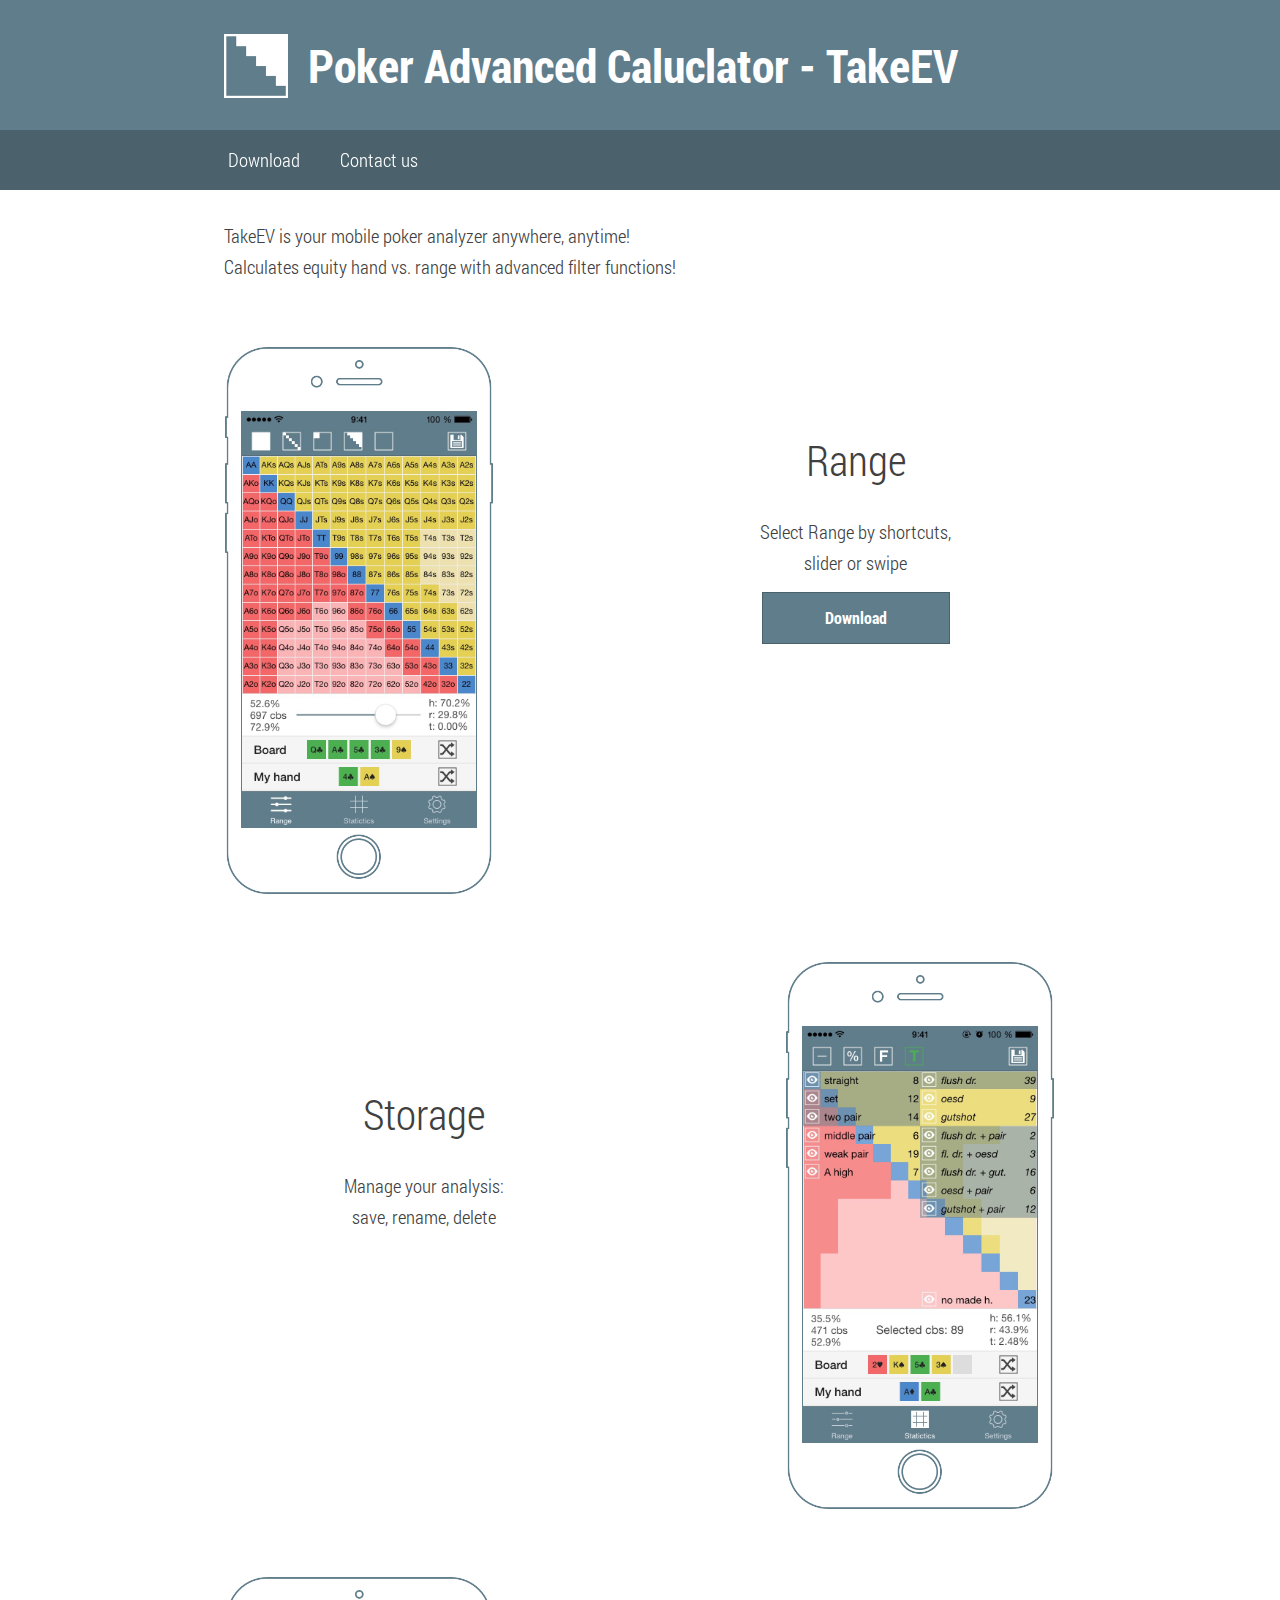
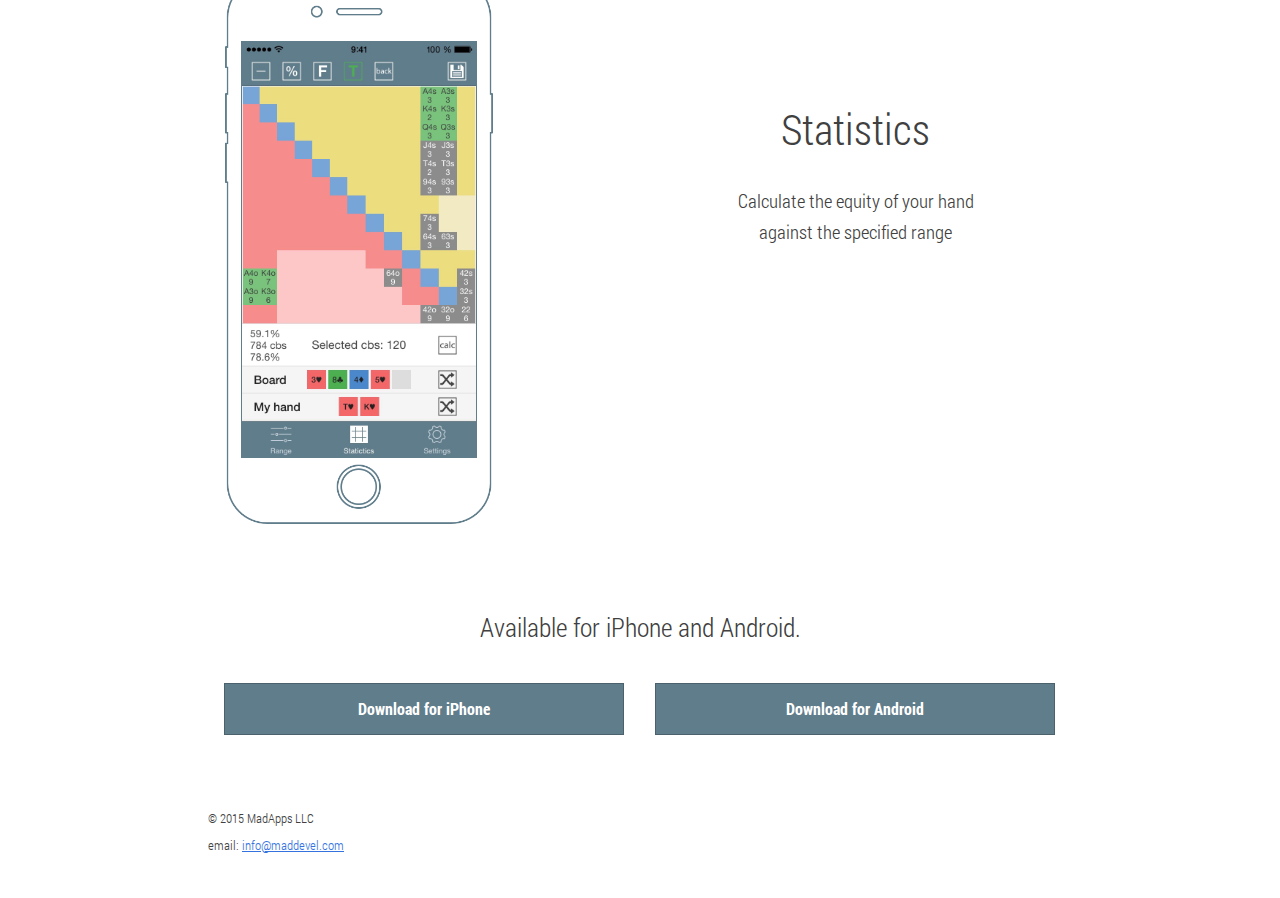
==== commit 50d6d3be: "add new text and img" ====
--- a/index.html
+++ b/index.html
@@ -1 +1 @@
-<!doctype html><html><head><meta charset=utf-8><meta http-equiv=X-UA-Compatible content="IE=edge"><meta name=description content=TakeEV><meta name=viewport content="width=device-width, initial-scale=1"><title>TakeEV</title><link rel=manifest href=/manifest.json><meta name=mobile-web-app-capable content=yes><meta name=application-name content=TakeEV><meta name=apple-mobile-web-app-capable content=yes><meta name=apple-mobile-web-app-status-bar-style content=black><meta name=apple-mobile-web-app-title content=TakeEV><link rel=apple-touch-icon sizes=57x57 href=/images/icons/apple-icon-57x57.png><link rel=apple-touch-icon sizes=60x60 href=/images/icons/apple-icon-60x60.png><link rel=apple-touch-icon sizes=72x72 href=/images/icons/apple-icon-72x72.png><link rel=apple-touch-icon sizes=76x76 href=/images/icons/apple-icon-76x76.png><link rel=apple-touch-icon sizes=114x114 href=/images/icons/apple-icon-114x114.png><link rel=apple-touch-icon sizes=120x120 href=/images/icons/apple-icon-120x120.png><link rel=apple-touch-icon sizes=144x144 href=/images/icons/apple-icon-144x144.png><link rel=apple-touch-icon sizes=152x152 href=/images/icons/apple-icon-152x152.png><link rel=apple-touch-icon sizes=180x180 href=/images/icons/apple-icon-180x180.png><link rel=icon type=image/png sizes=192x192 href=/images/icons/android-icon-192x192.png><link rel=icon type=image/png sizes=32x32 href=/images/icons/favicon-32x32.png><link rel=icon type=image/png sizes=96x96 href=/images/icons/favicon-96x96.png><link rel=icon type=image/png sizes=16x16 href=/images/icons/favicon-16x16.png><meta name=msapplication-TileColor content=#607D8B><meta name=msapplication-TileImage content=/images/icons/ms-icon-144x144.png><meta name=theme-color content=#607D8B><link rel=stylesheet href=/styles/main.css></head><body><header class="app-bar promote-layer"><div class=app-bar-container><button class=menu><img src=/images/hamburger.svg alt=Menu></button><a href="/" class=logo-link><h1 class=logo><img src=/images/icon_sm.png alt=Logo><strong>TakeEV</strong></h1></a><section class=app-bar-actions></section></div></header><nav class="navdrawer-container promote-layer"><ul><li><a href=#download>Download</a></li><li><a href=mailto:info@maddevel.com>Contact us</a></li></ul></nav><main><section class=styleguide__grid><div class=clear><div class="wide-block-text g-wide--full"><p>TakeEV is a poker calculator that can evaluate equity of selected hands against specified range and certain categories of hands. Save selected range, board and hand. Use one of 10 range type presets e.g. "Sklansky".</p></div></div><div class=clear><div class="wide-right info-block-text g-wide--2 g--last"><div class=info-block-text-inner><h2 id=hello>Range</h2><p>Select Range by shortcuts,<br>slider or swipe</p><a href=#download class=button--primary>Download</a></div></div><div class="wide-left info-block g-wide--2"><div class="phone phone-left"><img src=/images/screen-1.jpg class=phone-inner></div></div></div><div class=clear><div class="info-block-text g-wide--2"><div class=info-block-text-inner><h2 id=hello>Storage</h2><p>Manage your analysis:<br>save, rename, delete</p></div></div><div class="info-block g-wide--2 g--last"><div class="phone phone-right"><img src=/images/screen-2.jpg class=phone-inner></div></div></div><div class=clear><div class="wide-right info-block-text g-wide--2 g--last"><div class=info-block-text-inner><h2 id=hello>Statistics</h2><p>Calculate the equity of your hand<br>against the specified range</p></div></div><div class="wide-left info-block g-wide--2"><div class="phone phone-left"><img src=/images/screen-3.jpg class=phone-inner></div></div></div><div class="info-block clear"><div id=download class="available-text g-wide--full"><h3>Available for iPhone and Android.</h3></div><div class=g-wide--2><a href=http://ad.apps.fm/5qb8yxyr1tkBdWqo9oU38fE7og6fuV2oOMeOQdRqrE3lwg8w4W0H8tzCbsjCPlmt0Qi5vpdG6IEVJld2No-y6Qy7ZCdW-hjK-Tvf1xM1CEg target=_blank class="btn-download button--primary">Download for iPhone</a></div><div class="g-wide--2 g--last"><a href=http://ad.apps.fm/T06jR5WsuLQYLo5EZaSldV5KLoEjTszcQMJsV6-2VnHFDLXitVHB6BlL95nuoNYfL6iMG5PUduwvoiny7HWGw9MzRiNBeeBIWjsZAcz_c16PKpPQWePyeKDCxfSEYaOd target=_blank class="btn-download button--primary">Download for Android</a></div></div></section></main><footer><div class=container><small>© 2015 MadApps LLC</small><br><small>email: <a href=mailto:info@maddevel.com target=_blank>info@maddevel.com</a></small></div></footer><script src=/scripts/main.min.js></script></body></html>
+<!doctype html><html><head><meta charset=utf-8><meta http-equiv=X-UA-Compatible content="IE=edge"><meta name=description content="Poker Advanced Caluclator - TakeEV"><meta name=viewport content="width=device-width, initial-scale=1"><title>Poker Advanced Caluclator - TakeEV</title><link rel=manifest href=/manifest.json><meta name=mobile-web-app-capable content=yes><meta name=application-name content="Poker Advanced Caluclator - TakeEV"><meta name=apple-mobile-web-app-capable content=yes><meta name=apple-mobile-web-app-status-bar-style content=black><meta name=apple-mobile-web-app-title content="Poker Advanced Caluclator - TakeEV"><link rel=apple-touch-icon sizes=57x57 href=/images/icons/apple-icon-57x57.png><link rel=apple-touch-icon sizes=60x60 href=/images/icons/apple-icon-60x60.png><link rel=apple-touch-icon sizes=72x72 href=/images/icons/apple-icon-72x72.png><link rel=apple-touch-icon sizes=76x76 href=/images/icons/apple-icon-76x76.png><link rel=apple-touch-icon sizes=114x114 href=/images/icons/apple-icon-114x114.png><link rel=apple-touch-icon sizes=120x120 href=/images/icons/apple-icon-120x120.png><link rel=apple-touch-icon sizes=144x144 href=/images/icons/apple-icon-144x144.png><link rel=apple-touch-icon sizes=152x152 href=/images/icons/apple-icon-152x152.png><link rel=apple-touch-icon sizes=180x180 href=/images/icons/apple-icon-180x180.png><link rel=icon type=image/png sizes=192x192 href=/images/icons/android-icon-192x192.png><link rel=icon type=image/png sizes=32x32 href=/images/icons/favicon-32x32.png><link rel=icon type=image/png sizes=96x96 href=/images/icons/favicon-96x96.png><link rel=icon type=image/png sizes=16x16 href=/images/icons/favicon-16x16.png><meta name=msapplication-TileColor content=#607D8B><meta name=msapplication-TileImage content=/images/icons/ms-icon-144x144.png><meta name=theme-color content=#607D8B><link rel=stylesheet href=/styles/main.css></head><body><header class="app-bar promote-layer"><div class=app-bar-container><button class=menu><img src=/images/hamburger.svg alt=Menu></button><a href="/" class=logo-link><h1 class=logo><img src=/images/icon_sm.png alt=Logo><strong>Poker Advanced Caluclator - TakeEV</strong></h1></a><section class=app-bar-actions></section></div></header><nav class="navdrawer-container promote-layer"><ul><li><a href=#download>Download</a></li><li><a href=mailto:info@maddevel.com>Contact us</a></li></ul></nav><main><section class=styleguide__grid><div class=clear><div class="wide-block-text g-wide--full"><p>TakeEV is your mobile poker analyzer anywhere, anytime!<br>Calculates equity hand vs. range with advanced filter functions!</p></div></div><div class=clear><div class="wide-right info-block-text g-wide--2 g--last"><div class=info-block-text-inner><h2 id=hello>Range</h2><p>Select Range by shortcuts,<br>slider or swipe</p><a href=#download class=button--primary>Download</a></div></div><div class="wide-left info-block g-wide--2"><div class="phone phone-left"><img src=/images/screen-1.jpg class=phone-inner></div></div></div><div class=clear><div class="info-block-text g-wide--2"><div class=info-block-text-inner><h2 id=hello>Storage</h2><p>Manage your analysis:<br>save, rename, delete</p></div></div><div class="info-block g-wide--2 g--last"><div class="phone phone-right"><img src=/images/screen-2.jpg class=phone-inner></div></div></div><div class=clear><div class="wide-right info-block-text g-wide--2 g--last"><div class=info-block-text-inner><h2 id=hello>Statistics</h2><p>Calculate the equity of your hand<br>against the specified range</p></div></div><div class="wide-left info-block g-wide--2"><div class="phone phone-left"><img src=/images/screen-3.jpg class=phone-inner></div></div></div><div class="info-block clear"><div id=download class="available-text g-wide--full"><h3>Available for iPhone and Android.</h3></div><div class=g-wide--2><a href=http://ad.apps.fm/Tl2kG4tu-j6zeeBtaut0b_E7og6fuV2oOMeOQdRqrE3noOT6A47eZJe_S_-mdUxJVa0zaaOouPy_nFn8krA5PyC9y1oo7IxWs2m_PaN5AeY target=_blank class="btn-download button--primary">Download for iPhone</a></div><div class="g-wide--2 g--last"><a href=http://ad.apps.fm/aB3xdMGPI4Z0gLrNrSQ2ol5KLoEjTszcQMJsV6-2VnHFDLXitVHB6BlL95nuoNYfL6iMG5PUduwvoiny7HWGwyNui3sIJt41Ni5bBsPSS2RPUSdDbJdxS3HSG0-jZmGLNsRII92420po1FCQCHJD7m-DNyK4ThUP-08peMJq7EY target=_blank class="btn-download button--primary">Download for Android</a></div></div></section></main><footer><div class=container><small>© 2015 MadApps LLC</small><br><small>email: <a href=mailto:info@maddevel.com target=_blank>info@maddevel.com</a></small></div></footer><script src=/scripts/main.min.js></script></body></html>
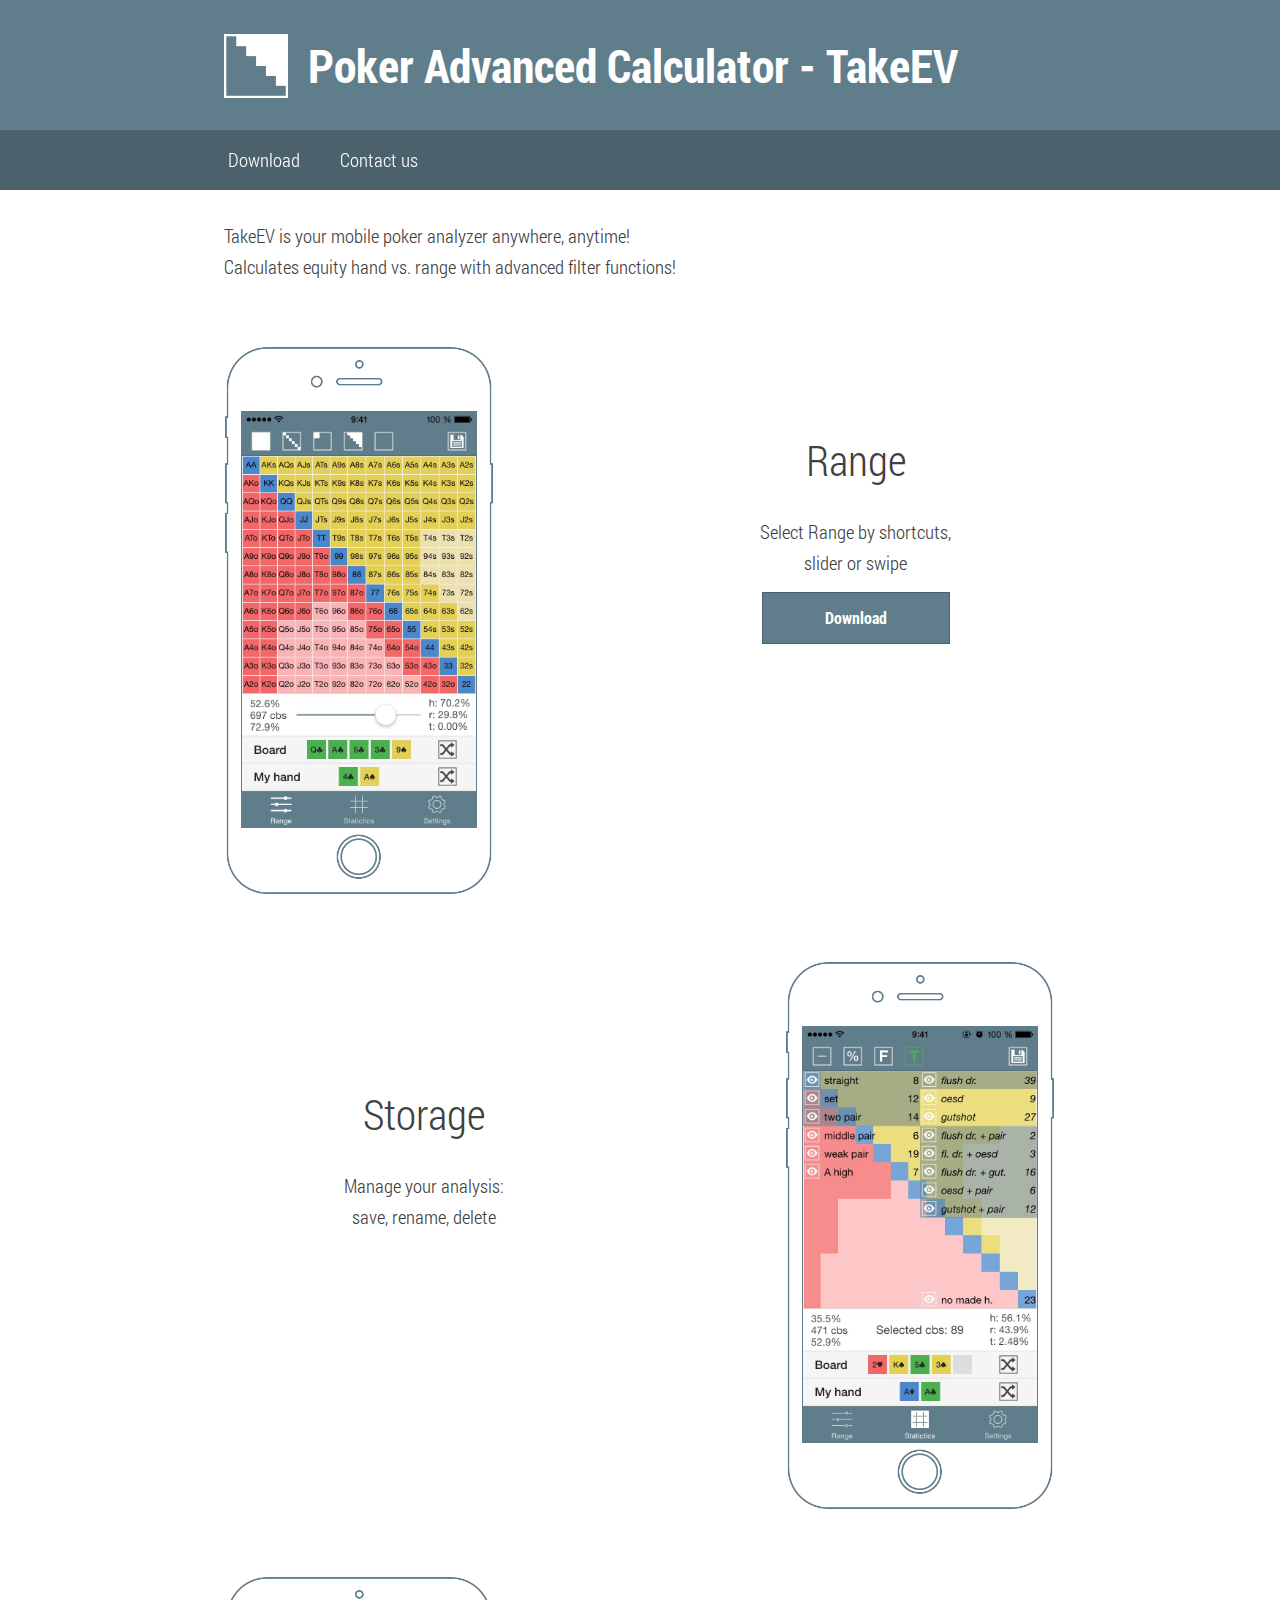
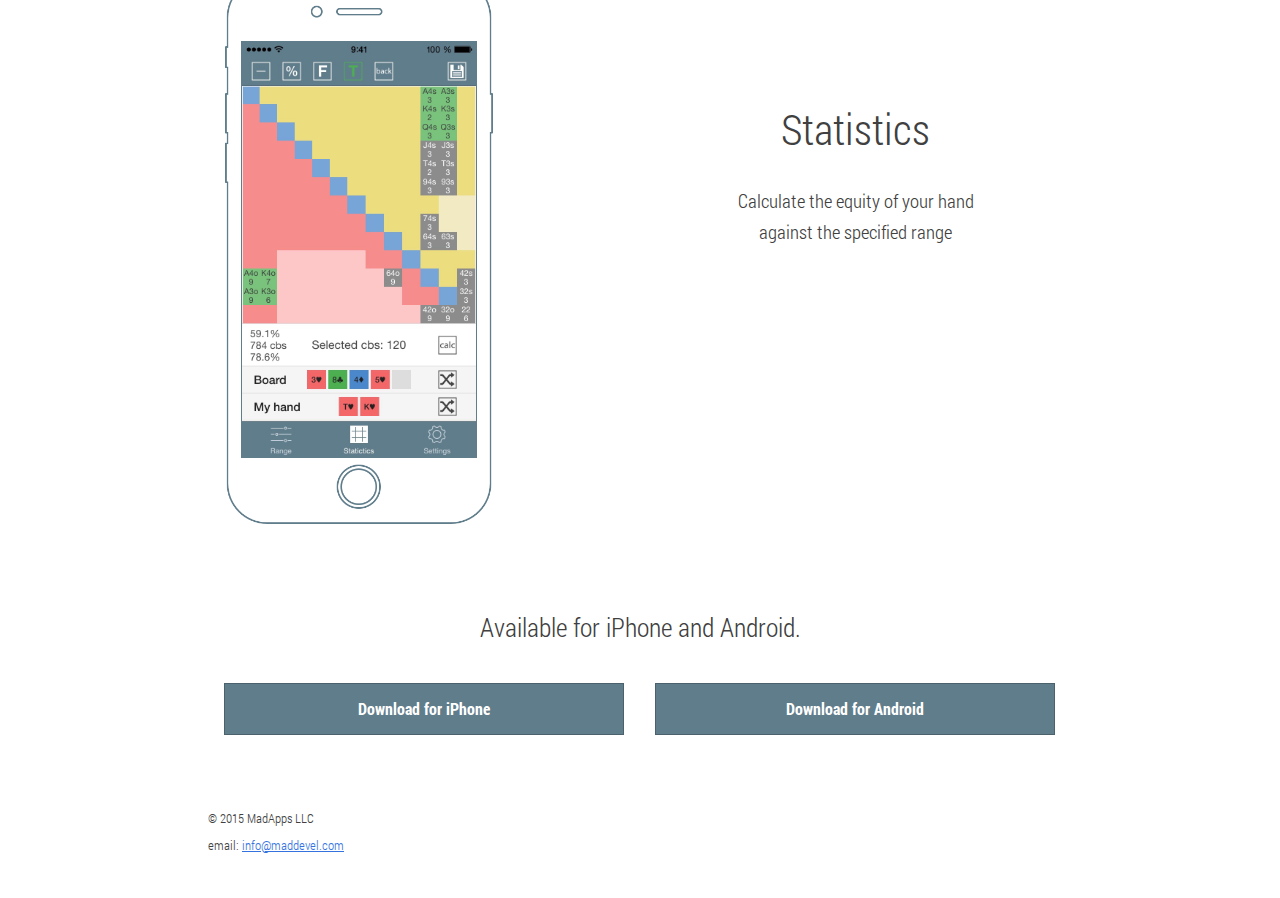
==== commit 002fc04d: "fix name" ====
--- a/index.html
+++ b/index.html
@@ -1 +1 @@
-<!doctype html><html><head><meta charset=utf-8><meta http-equiv=X-UA-Compatible content="IE=edge"><meta name=description content="Poker Advanced Caluclator - TakeEV"><meta name=viewport content="width=device-width, initial-scale=1"><title>Poker Advanced Caluclator - TakeEV</title><link rel=manifest href=/manifest.json><meta name=mobile-web-app-capable content=yes><meta name=application-name content="Poker Advanced Caluclator - TakeEV"><meta name=apple-mobile-web-app-capable content=yes><meta name=apple-mobile-web-app-status-bar-style content=black><meta name=apple-mobile-web-app-title content="Poker Advanced Caluclator - TakeEV"><link rel=apple-touch-icon sizes=57x57 href=/images/icons/apple-icon-57x57.png><link rel=apple-touch-icon sizes=60x60 href=/images/icons/apple-icon-60x60.png><link rel=apple-touch-icon sizes=72x72 href=/images/icons/apple-icon-72x72.png><link rel=apple-touch-icon sizes=76x76 href=/images/icons/apple-icon-76x76.png><link rel=apple-touch-icon sizes=114x114 href=/images/icons/apple-icon-114x114.png><link rel=apple-touch-icon sizes=120x120 href=/images/icons/apple-icon-120x120.png><link rel=apple-touch-icon sizes=144x144 href=/images/icons/apple-icon-144x144.png><link rel=apple-touch-icon sizes=152x152 href=/images/icons/apple-icon-152x152.png><link rel=apple-touch-icon sizes=180x180 href=/images/icons/apple-icon-180x180.png><link rel=icon type=image/png sizes=192x192 href=/images/icons/android-icon-192x192.png><link rel=icon type=image/png sizes=32x32 href=/images/icons/favicon-32x32.png><link rel=icon type=image/png sizes=96x96 href=/images/icons/favicon-96x96.png><link rel=icon type=image/png sizes=16x16 href=/images/icons/favicon-16x16.png><meta name=msapplication-TileColor content=#607D8B><meta name=msapplication-TileImage content=/images/icons/ms-icon-144x144.png><meta name=theme-color content=#607D8B><link rel=stylesheet href=/styles/main.css></head><body><header class="app-bar promote-layer"><div class=app-bar-container><button class=menu><img src=/images/hamburger.svg alt=Menu></button><a href="/" class=logo-link><h1 class=logo><img src=/images/icon_sm.png alt=Logo><strong>Poker Advanced Caluclator - TakeEV</strong></h1></a><section class=app-bar-actions></section></div></header><nav class="navdrawer-container promote-layer"><ul><li><a href=#download>Download</a></li><li><a href=mailto:info@maddevel.com>Contact us</a></li></ul></nav><main><section class=styleguide__grid><div class=clear><div class="wide-block-text g-wide--full"><p>TakeEV is your mobile poker analyzer anywhere, anytime!<br>Calculates equity hand vs. range with advanced filter functions!</p></div></div><div class=clear><div class="wide-right info-block-text g-wide--2 g--last"><div class=info-block-text-inner><h2 id=hello>Range</h2><p>Select Range by shortcuts,<br>slider or swipe</p><a href=#download class=button--primary>Download</a></div></div><div class="wide-left info-block g-wide--2"><div class="phone phone-left"><img src=/images/screen-1.jpg class=phone-inner></div></div></div><div class=clear><div class="info-block-text g-wide--2"><div class=info-block-text-inner><h2 id=hello>Storage</h2><p>Manage your analysis:<br>save, rename, delete</p></div></div><div class="info-block g-wide--2 g--last"><div class="phone phone-right"><img src=/images/screen-2.jpg class=phone-inner></div></div></div><div class=clear><div class="wide-right info-block-text g-wide--2 g--last"><div class=info-block-text-inner><h2 id=hello>Statistics</h2><p>Calculate the equity of your hand<br>against the specified range</p></div></div><div class="wide-left info-block g-wide--2"><div class="phone phone-left"><img src=/images/screen-3.jpg class=phone-inner></div></div></div><div class="info-block clear"><div id=download class="available-text g-wide--full"><h3>Available for iPhone and Android.</h3></div><div class=g-wide--2><a href=http://ad.apps.fm/Tl2kG4tu-j6zeeBtaut0b_E7og6fuV2oOMeOQdRqrE3noOT6A47eZJe_S_-mdUxJVa0zaaOouPy_nFn8krA5PyC9y1oo7IxWs2m_PaN5AeY target=_blank class="btn-download button--primary">Download for iPhone</a></div><div class="g-wide--2 g--last"><a href=http://ad.apps.fm/aB3xdMGPI4Z0gLrNrSQ2ol5KLoEjTszcQMJsV6-2VnHFDLXitVHB6BlL95nuoNYfL6iMG5PUduwvoiny7HWGwyNui3sIJt41Ni5bBsPSS2RPUSdDbJdxS3HSG0-jZmGLNsRII92420po1FCQCHJD7m-DNyK4ThUP-08peMJq7EY target=_blank class="btn-download button--primary">Download for Android</a></div></div></section></main><footer><div class=container><small>© 2015 MadApps LLC</small><br><small>email: <a href=mailto:info@maddevel.com target=_blank>info@maddevel.com</a></small></div></footer><script src=/scripts/main.min.js></script></body></html>
+<!doctype html><html><head><meta charset=utf-8><meta http-equiv=X-UA-Compatible content="IE=edge"><meta name=description content="Poker Advanced Calculator - TakeEV"><meta name=viewport content="width=device-width, initial-scale=1"><title>Poker Advanced Calculator - TakeEV</title><link rel=manifest href=/manifest.json><meta name=mobile-web-app-capable content=yes><meta name=application-name content="Poker Advanced Calculator - TakeEV"><meta name=apple-mobile-web-app-capable content=yes><meta name=apple-mobile-web-app-status-bar-style content=black><meta name=apple-mobile-web-app-title content="Poker Advanced Calculator - TakeEV"><link rel=apple-touch-icon sizes=57x57 href=/images/icons/apple-icon-57x57.png><link rel=apple-touch-icon sizes=60x60 href=/images/icons/apple-icon-60x60.png><link rel=apple-touch-icon sizes=72x72 href=/images/icons/apple-icon-72x72.png><link rel=apple-touch-icon sizes=76x76 href=/images/icons/apple-icon-76x76.png><link rel=apple-touch-icon sizes=114x114 href=/images/icons/apple-icon-114x114.png><link rel=apple-touch-icon sizes=120x120 href=/images/icons/apple-icon-120x120.png><link rel=apple-touch-icon sizes=144x144 href=/images/icons/apple-icon-144x144.png><link rel=apple-touch-icon sizes=152x152 href=/images/icons/apple-icon-152x152.png><link rel=apple-touch-icon sizes=180x180 href=/images/icons/apple-icon-180x180.png><link rel=icon type=image/png sizes=192x192 href=/images/icons/android-icon-192x192.png><link rel=icon type=image/png sizes=32x32 href=/images/icons/favicon-32x32.png><link rel=icon type=image/png sizes=96x96 href=/images/icons/favicon-96x96.png><link rel=icon type=image/png sizes=16x16 href=/images/icons/favicon-16x16.png><meta name=msapplication-TileColor content=#607D8B><meta name=msapplication-TileImage content=/images/icons/ms-icon-144x144.png><meta name=theme-color content=#607D8B><link rel=stylesheet href=/styles/main.css></head><body><header class="app-bar promote-layer"><div class=app-bar-container><button class=menu><img src=/images/hamburger.svg alt=Menu></button><a href="/" class=logo-link><h1 class=logo><img src=/images/icon_sm.png alt=Logo><strong>Poker Advanced Calculator - TakeEV</strong></h1></a><section class=app-bar-actions></section></div></header><nav class="navdrawer-container promote-layer"><ul><li><a href=#download>Download</a></li><li><a href=mailto:info@maddevel.com>Contact us</a></li></ul></nav><main><section class=styleguide__grid><div class=clear><div class="wide-block-text g-wide--full"><p>TakeEV is your mobile poker analyzer anywhere, anytime!<br>Calculates equity hand vs. range with advanced filter functions!</p></div></div><div class=clear><div class="wide-right info-block-text g-wide--2 g--last"><div class=info-block-text-inner><h2 id=hello>Range</h2><p>Select Range by shortcuts,<br>slider or swipe</p><a href=#download class=button--primary>Download</a></div></div><div class="wide-left info-block g-wide--2"><div class="phone phone-left"><img src=/images/screen-1.jpg class=phone-inner></div></div></div><div class=clear><div class="info-block-text g-wide--2"><div class=info-block-text-inner><h2 id=hello>Storage</h2><p>Manage your analysis:<br>save, rename, delete</p></div></div><div class="info-block g-wide--2 g--last"><div class="phone phone-right"><img src=/images/screen-2.jpg class=phone-inner></div></div></div><div class=clear><div class="wide-right info-block-text g-wide--2 g--last"><div class=info-block-text-inner><h2 id=hello>Statistics</h2><p>Calculate the equity of your hand<br>against the specified range</p></div></div><div class="wide-left info-block g-wide--2"><div class="phone phone-left"><img src=/images/screen-3.jpg class=phone-inner></div></div></div><div class="info-block clear"><div id=download class="available-text g-wide--full"><h3>Available for iPhone and Android.</h3></div><div class=g-wide--2><a href=http://ad.apps.fm/Tl2kG4tu-j6zeeBtaut0b_E7og6fuV2oOMeOQdRqrE3noOT6A47eZJe_S_-mdUxJVa0zaaOouPy_nFn8krA5PyC9y1oo7IxWs2m_PaN5AeY target=_blank class="btn-download button--primary">Download for iPhone</a></div><div class="g-wide--2 g--last"><a href=http://ad.apps.fm/aB3xdMGPI4Z0gLrNrSQ2ol5KLoEjTszcQMJsV6-2VnHFDLXitVHB6BlL95nuoNYfL6iMG5PUduwvoiny7HWGwyNui3sIJt41Ni5bBsPSS2RPUSdDbJdxS3HSG0-jZmGLNsRII92420po1FCQCHJD7m-DNyK4ThUP-08peMJq7EY target=_blank class="btn-download button--primary">Download for Android</a></div></div></section></main><footer><div class=container><small>© 2015 MadApps LLC</small><br><small>email: <a href=mailto:info@maddevel.com target=_blank>info@maddevel.com</a></small></div></footer><script src=/scripts/main.min.js></script></body></html>
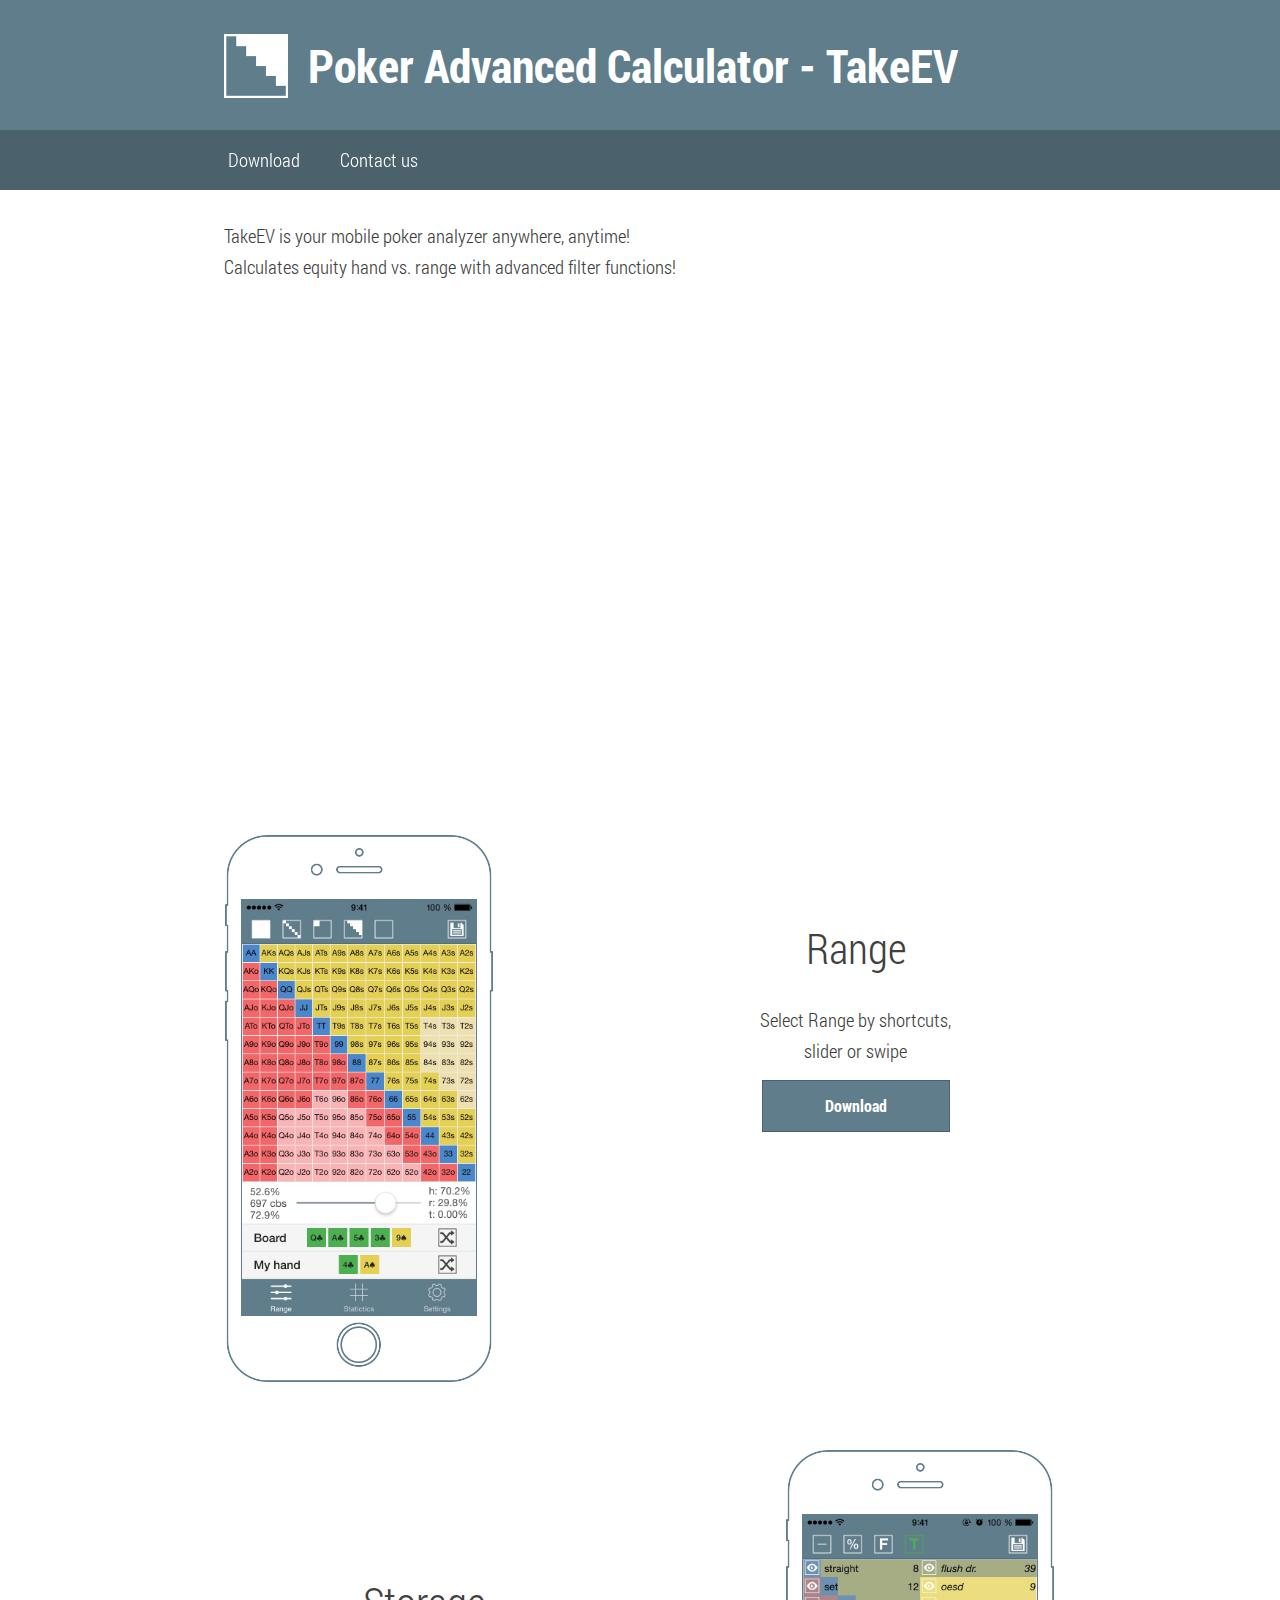
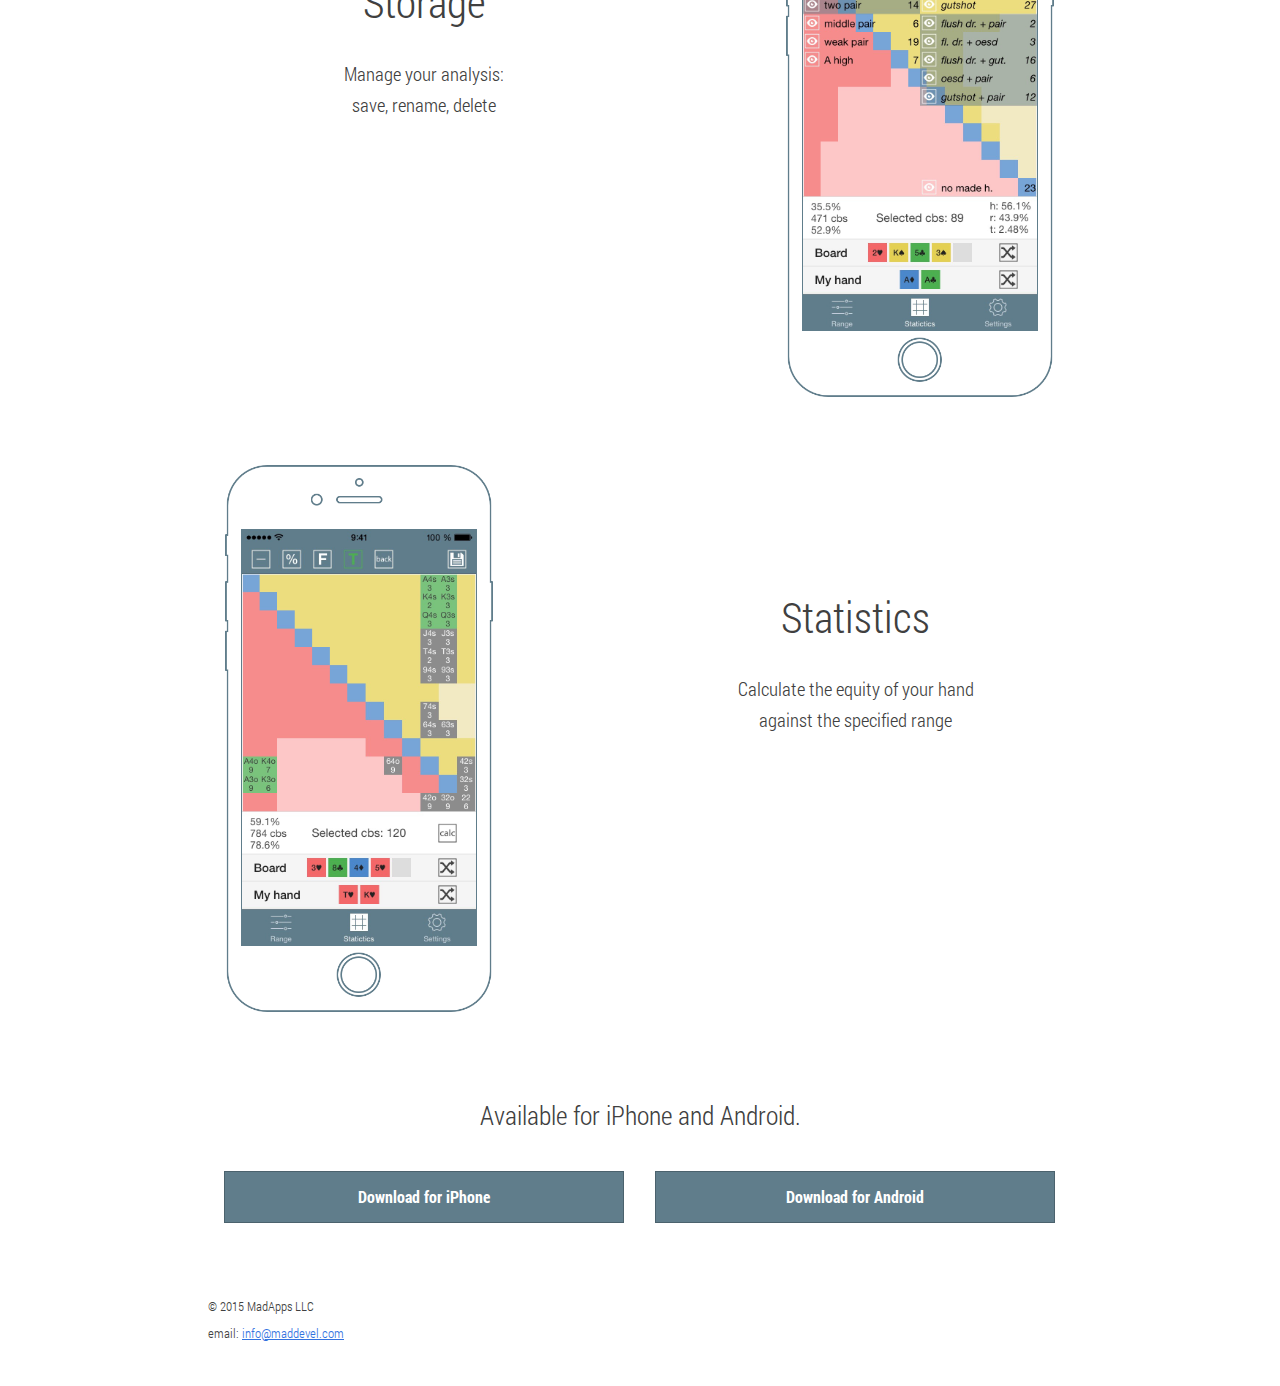
==== commit 2fdfe187: "add video" ====
--- a/index.html
+++ b/index.html
@@ -1 +1 @@
-<!doctype html><html><head><meta charset=utf-8><meta http-equiv=X-UA-Compatible content="IE=edge"><meta name=description content="Poker Advanced Calculator - TakeEV"><meta name=viewport content="width=device-width, initial-scale=1"><title>Poker Advanced Calculator - TakeEV</title><link rel=manifest href=/manifest.json><meta name=mobile-web-app-capable content=yes><meta name=application-name content="Poker Advanced Calculator - TakeEV"><meta name=apple-mobile-web-app-capable content=yes><meta name=apple-mobile-web-app-status-bar-style content=black><meta name=apple-mobile-web-app-title content="Poker Advanced Calculator - TakeEV"><link rel=apple-touch-icon sizes=57x57 href=/images/icons/apple-icon-57x57.png><link rel=apple-touch-icon sizes=60x60 href=/images/icons/apple-icon-60x60.png><link rel=apple-touch-icon sizes=72x72 href=/images/icons/apple-icon-72x72.png><link rel=apple-touch-icon sizes=76x76 href=/images/icons/apple-icon-76x76.png><link rel=apple-touch-icon sizes=114x114 href=/images/icons/apple-icon-114x114.png><link rel=apple-touch-icon sizes=120x120 href=/images/icons/apple-icon-120x120.png><link rel=apple-touch-icon sizes=144x144 href=/images/icons/apple-icon-144x144.png><link rel=apple-touch-icon sizes=152x152 href=/images/icons/apple-icon-152x152.png><link rel=apple-touch-icon sizes=180x180 href=/images/icons/apple-icon-180x180.png><link rel=icon type=image/png sizes=192x192 href=/images/icons/android-icon-192x192.png><link rel=icon type=image/png sizes=32x32 href=/images/icons/favicon-32x32.png><link rel=icon type=image/png sizes=96x96 href=/images/icons/favicon-96x96.png><link rel=icon type=image/png sizes=16x16 href=/images/icons/favicon-16x16.png><meta name=msapplication-TileColor content=#607D8B><meta name=msapplication-TileImage content=/images/icons/ms-icon-144x144.png><meta name=theme-color content=#607D8B><link rel=stylesheet href=/styles/main.css></head><body><header class="app-bar promote-layer"><div class=app-bar-container><button class=menu><img src=/images/hamburger.svg alt=Menu></button><a href="/" class=logo-link><h1 class=logo><img src=/images/icon_sm.png alt=Logo><strong>Poker Advanced Calculator - TakeEV</strong></h1></a><section class=app-bar-actions></section></div></header><nav class="navdrawer-container promote-layer"><ul><li><a href=#download>Download</a></li><li><a href=mailto:info@maddevel.com>Contact us</a></li></ul></nav><main><section class=styleguide__grid><div class=clear><div class="wide-block-text g-wide--full"><p>TakeEV is your mobile poker analyzer anywhere, anytime!<br>Calculates equity hand vs. range with advanced filter functions!</p></div></div><div class=clear><div class="wide-right info-block-text g-wide--2 g--last"><div class=info-block-text-inner><h2 id=hello>Range</h2><p>Select Range by shortcuts,<br>slider or swipe</p><a href=#download class=button--primary>Download</a></div></div><div class="wide-left info-block g-wide--2"><div class="phone phone-left"><img src=/images/screen-1.jpg class=phone-inner></div></div></div><div class=clear><div class="info-block-text g-wide--2"><div class=info-block-text-inner><h2 id=hello>Storage</h2><p>Manage your analysis:<br>save, rename, delete</p></div></div><div class="info-block g-wide--2 g--last"><div class="phone phone-right"><img src=/images/screen-2.jpg class=phone-inner></div></div></div><div class=clear><div class="wide-right info-block-text g-wide--2 g--last"><div class=info-block-text-inner><h2 id=hello>Statistics</h2><p>Calculate the equity of your hand<br>against the specified range</p></div></div><div class="wide-left info-block g-wide--2"><div class="phone phone-left"><img src=/images/screen-3.jpg class=phone-inner></div></div></div><div class="info-block clear"><div id=download class="available-text g-wide--full"><h3>Available for iPhone and Android.</h3></div><div class=g-wide--2><a href=http://ad.apps.fm/Tl2kG4tu-j6zeeBtaut0b_E7og6fuV2oOMeOQdRqrE3noOT6A47eZJe_S_-mdUxJVa0zaaOouPy_nFn8krA5PyC9y1oo7IxWs2m_PaN5AeY target=_blank class="btn-download button--primary">Download for iPhone</a></div><div class="g-wide--2 g--last"><a href=http://ad.apps.fm/aB3xdMGPI4Z0gLrNrSQ2ol5KLoEjTszcQMJsV6-2VnHFDLXitVHB6BlL95nuoNYfL6iMG5PUduwvoiny7HWGwyNui3sIJt41Ni5bBsPSS2RPUSdDbJdxS3HSG0-jZmGLNsRII92420po1FCQCHJD7m-DNyK4ThUP-08peMJq7EY target=_blank class="btn-download button--primary">Download for Android</a></div></div></section></main><footer><div class=container><small>© 2015 MadApps LLC</small><br><small>email: <a href=mailto:info@maddevel.com target=_blank>info@maddevel.com</a></small></div></footer><script src=/scripts/main.min.js></script></body></html>
+<!doctype html><html><head><meta charset=utf-8><meta http-equiv=X-UA-Compatible content="IE=edge"><meta name=description content="Poker Advanced Calculator - TakeEV"><meta name=viewport content="width=device-width, initial-scale=1"><title>Poker Advanced Calculator - TakeEV</title><link rel=manifest href=/manifest.json><meta name=mobile-web-app-capable content=yes><meta name=application-name content="Poker Advanced Calculator - TakeEV"><meta name=apple-mobile-web-app-capable content=yes><meta name=apple-mobile-web-app-status-bar-style content=black><meta name=apple-mobile-web-app-title content="Poker Advanced Calculator - TakeEV"><link rel=apple-touch-icon sizes=57x57 href=/images/icons/apple-icon-57x57.png><link rel=apple-touch-icon sizes=60x60 href=/images/icons/apple-icon-60x60.png><link rel=apple-touch-icon sizes=72x72 href=/images/icons/apple-icon-72x72.png><link rel=apple-touch-icon sizes=76x76 href=/images/icons/apple-icon-76x76.png><link rel=apple-touch-icon sizes=114x114 href=/images/icons/apple-icon-114x114.png><link rel=apple-touch-icon sizes=120x120 href=/images/icons/apple-icon-120x120.png><link rel=apple-touch-icon sizes=144x144 href=/images/icons/apple-icon-144x144.png><link rel=apple-touch-icon sizes=152x152 href=/images/icons/apple-icon-152x152.png><link rel=apple-touch-icon sizes=180x180 href=/images/icons/apple-icon-180x180.png><link rel=icon type=image/png sizes=192x192 href=/images/icons/android-icon-192x192.png><link rel=icon type=image/png sizes=32x32 href=/images/icons/favicon-32x32.png><link rel=icon type=image/png sizes=96x96 href=/images/icons/favicon-96x96.png><link rel=icon type=image/png sizes=16x16 href=/images/icons/favicon-16x16.png><meta name=msapplication-TileColor content=#607D8B><meta name=msapplication-TileImage content=/images/icons/ms-icon-144x144.png><meta name=theme-color content=#607D8B><link rel=stylesheet href=/styles/main.css></head><body><header class="app-bar promote-layer"><div class=app-bar-container><button class=menu><img src=/images/hamburger.svg alt=Menu></button><a href="/" class=logo-link><h1 class=logo><img src=/images/icon_sm.png alt=Logo><strong>Poker Advanced Calculator - TakeEV</strong></h1></a><section class=app-bar-actions></section></div></header><nav class="navdrawer-container promote-layer"><ul><li><a href=#download>Download</a></li><li><a href=mailto:info@maddevel.com>Contact us</a></li></ul></nav><main><section class=styleguide__grid><div class=clear><div class="wide-block-text g-wide--full"><p>TakeEV is your mobile poker analyzer anywhere, anytime!<br>Calculates equity hand vs. range with advanced filter functions!</p></div></div><div class=clear><div class="g-wide--full"><div class="video"><iframe width="560" height="315" src="https://www.youtube.com/embed/5N_nsnXDBMw" frameborder="0" allowfullscreen></iframe></div></div></div><div class=clear><div class="wide-right info-block-text g-wide--2 g--last"><div class=info-block-text-inner><h2 id=hello>Range</h2><p>Select Range by shortcuts,<br>slider or swipe</p><a href=#download class=button--primary>Download</a></div></div><div class="wide-left info-block g-wide--2"><div class="phone phone-left"><img src=/images/screen-1.jpg class=phone-inner></div></div></div><div class=clear><div class="info-block-text g-wide--2"><div class=info-block-text-inner><h2 id=hello>Storage</h2><p>Manage your analysis:<br>save, rename, delete</p></div></div><div class="info-block g-wide--2 g--last"><div class="phone phone-right"><img src=/images/screen-2.jpg class=phone-inner></div></div></div><div class=clear><div class="wide-right info-block-text g-wide--2 g--last"><div class=info-block-text-inner><h2 id=hello>Statistics</h2><p>Calculate the equity of your hand<br>against the specified range</p></div></div><div class="wide-left info-block g-wide--2"><div class="phone phone-left"><img src=/images/screen-3.jpg class=phone-inner></div></div></div><div class="info-block clear"><div id=download class="available-text g-wide--full"><h3>Available for iPhone and Android.</h3></div><div class=g-wide--2><a href=http://ad.apps.fm/Tl2kG4tu-j6zeeBtaut0b_E7og6fuV2oOMeOQdRqrE3noOT6A47eZJe_S_-mdUxJVa0zaaOouPy_nFn8krA5PyC9y1oo7IxWs2m_PaN5AeY target=_blank class="btn-download button--primary">Download for iPhone</a></div><div class="g-wide--2 g--last"><a href=http://ad.apps.fm/aB3xdMGPI4Z0gLrNrSQ2ol5KLoEjTszcQMJsV6-2VnHFDLXitVHB6BlL95nuoNYfL6iMG5PUduwvoiny7HWGwyNui3sIJt41Ni5bBsPSS2RPUSdDbJdxS3HSG0-jZmGLNsRII92420po1FCQCHJD7m-DNyK4ThUP-08peMJq7EY target=_blank class="btn-download button--primary">Download for Android</a></div></div></section></main><footer><div class=container><small>© 2015 MadApps LLC</small><br><small>email: <a href=mailto:info@maddevel.com target=_blank>info@maddevel.com</a></small></div></footer><script src=/scripts/main.min.js></script></body></html>
